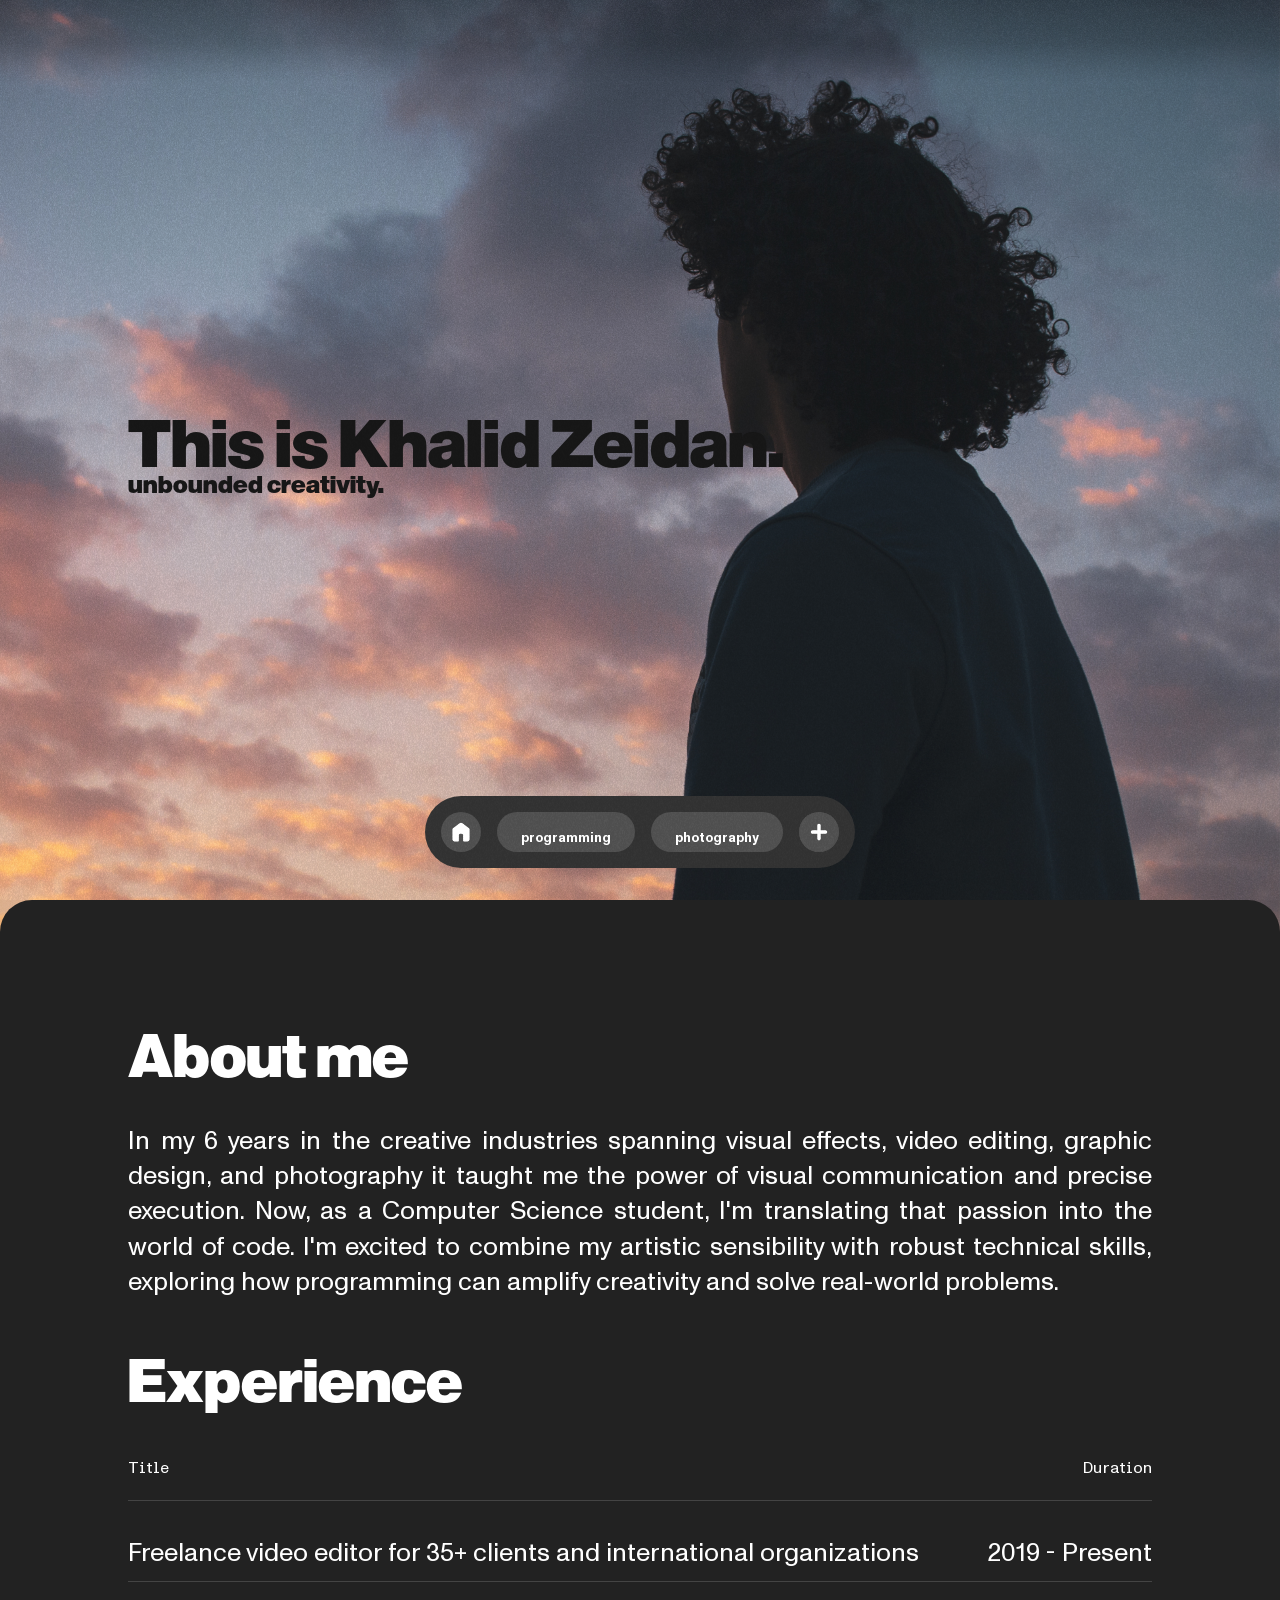
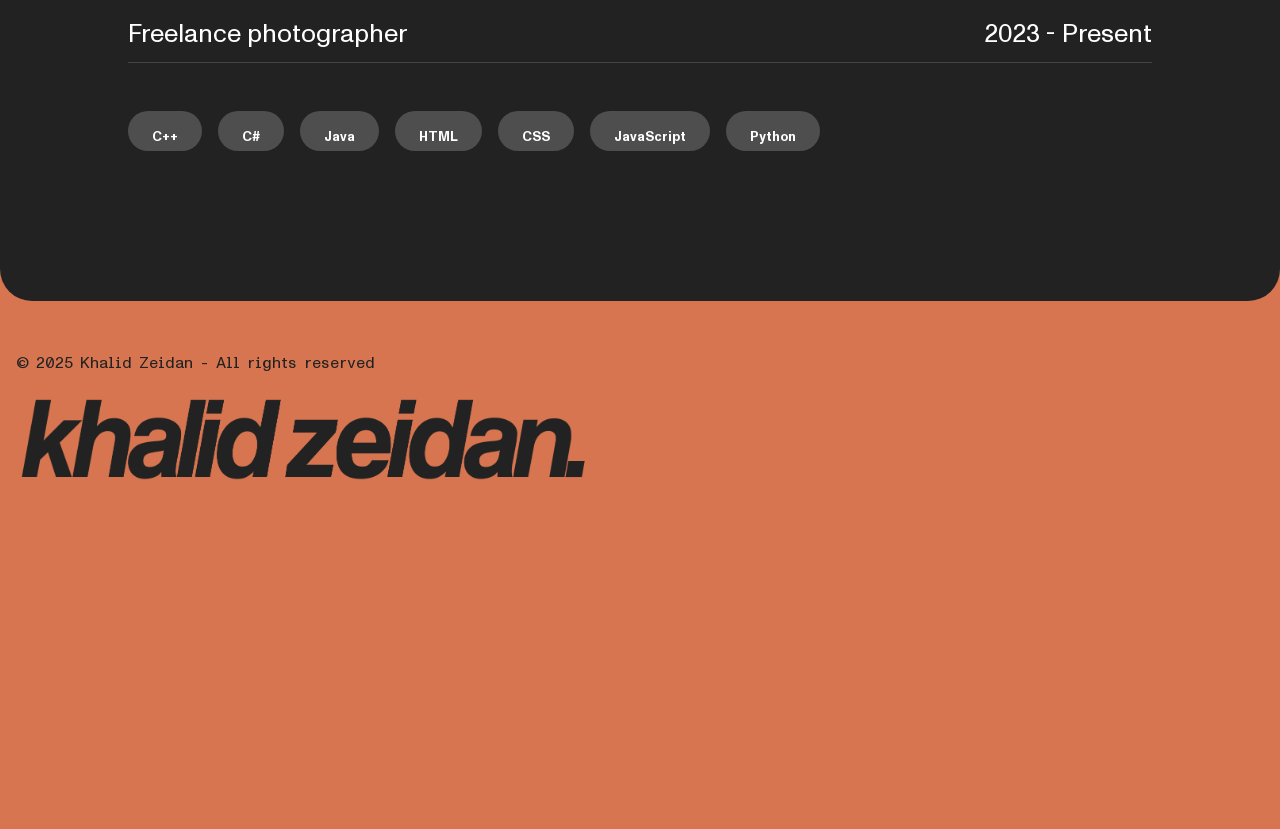
==== index.html @ 65cd4bc0 "added icon" ====
<!DOCTYPE html>
<html>
<head>
    <meta charset="UTF-8" />
    <title>Khalid Zeidan</title>
    <link rel="icon" type="image/png" href="images/icon.png">
    <link rel="stylesheet" href="root.css">
    <link rel="stylesheet" href="fonts.css">
    <link rel="stylesheet" href="Home.css">
    <script src="navBar.js"></script>
</head>

<body>
<img src="images/noise-overlay.png" alt="noise overlay" class="Noise">

<div class="MainFront">
    <img src="images/gradient.png" alt="gradient" draggable="false" class="HeaderGradient">
    <img src="images/Home-Hero.jpg" alt="image of khalid zeidan" class="FrontBackGround">

    <div class="FrontTextBox">
        <h1 class="Front">This is Khalid Zeidan.</h1>
        <h2 class="Front">unbounded creativity.</h2>
    </div>

    <nav class="NavBarContainer">
        <div class="NavGrid">
            <a href="/index.html" class="NavIconCont">
                <img src="images/home-icon.svg" alt="home-icon" class="NavHome">
            </a>

            <a href="/programming-projects.html">
                <button class="NavButton"><h2 class="NavText">programming</h2></button>
            </a>

            <a href="/photography.html">
                <button class="NavButton"><h2 class="NavText">photography</h2></button>
            </a>
            
            <button class="NavIconCont" id="navToggleButton">
                <svg xmlns="http://www.w3.org/2000/svg" height="24px" viewBox="0 -960 960 960" width="24px" fill="#FFFFFF" class="NavMore"><path d="M412-412H222q-29 0-48.5-20.2T154-480q0-29 19.5-48.5T222-548h190v-191q0-27.6 20.2-47.8Q452.4-807 480-807q27.6 0 47.8 20.2Q548-766.6 548-739v191h190q29 0 48.5 19.5t19.5 48q0 28.5-19.5 48.5T738-412H548v190q0 27.6-20.2 47.8Q507.6-154 480-154q-27.6 0-47.8-20.2Q412-194.4 412-222v-190Z"/></svg>
            </button>

            <div id="MenuLinks" class="menu-closed">
                <button class="" onclick=" window.open('https://www.linkedin.com/in/khalid-zeidan/','_blank')"><h2 class="HeaderText">Linkedin</h2>
                </button>

                <button class="" onclick=" window.open('https://github.com/khalid-zeidan','_blank')"><h2 class="HeaderText">Github</h2>
                </button>

                <a class="Header Email" href="mailto:khalidyahia.work@gmail.com"><button class="">
                    <h2 class="HeaderText">Email</h2>
                </button></a>
            </div>
        </div>
    </nav>
</div>

<main class="MainBody">
    <hgroup class="MainTextBox">
        <h1 class="MainBodyText">About me</h1>
        <h2 class="MainBodyText">In my 6 years in the creative industries spanning visual effects, video editing, graphic design, and photography it taught me the power of visual communication and precise execution. Now, as a Computer Science student, I'm translating that passion into the world of code. I'm excited to combine my artistic sensibility with robust technical skills, exploring how programming can amplify creativity and solve real-world problems.</h2>
    </hgroup>

    <div class="ExperienceContainer">
        
        <label for="Experience"><h1 class="MainBodyText">Experience</h1></label>
        <ul>
            <div class="ExperienceGrid">
                <div><h2 class="MainBodyText GridInfo">Title</h2></div>
                <div class="ExperienceGrid Experience"><h2 class="MainBodyText GridInfo">Duration</h2></div>
            </div>

            <hr>
            <!--video editor-->
            <div class="ExperienceGrid">
                <div><h2 class="MainBodyText Experience">Freelance video editor for 35+ clients and international organizations</h2></div>
                <div class="ExperienceGrid Experience"><h2 class="MainBodyText Experience">2019 - Present</h2></div>
            </div>

            <hr>
            <!--photographer-->
            <div class="ExperienceGrid">
                <div><h2 class="MainBodyText Experience">Freelance photographer</h2></div>
                <div class="ExperienceGrid Experience"><h2 class="MainBodyText Experience">2023 - Present</h2></div>
            </div>

            <hr>

        </ul>

        <section class="LanguagesGrid">
            <div class="LanguageCont"><h2 class="LanguageText">C++</h2></div>
            <div class="LanguageCont"><h2 class="LanguageText">C#</h2></div>
            <div class="LanguageCont"><h2 class="LanguageText">Java</h2></div>
            <div class="LanguageCont"><h2 class="LanguageText">HTML</h2></div>
            <div class="LanguageCont"><h2 class="LanguageText">CSS</h2></div>
            <div class="LanguageCont"><h2 class="LanguageText">JavaScript</h2></div>
            <div class="LanguageCont"><h2 class="LanguageText">Python</h2></div>
        </section>
    </div>


</main>

<footer class="Footer">
    <p class="Footer">&copy; 2025 Khalid Zeidan - All rights reserved</p>
    <img src="images/khalid-zeidan.png" alt="khalid zeidan text" class="footerIMG">
</footer>

</body>
</html>
---- root.css ----
/* --- Root Variables --- */
:root {
    --font-primary: "Europa Grotesk", sans-serif;
    --font-secondary: "Monument Grotesk", sans-serif;
    --font-mono: "Monument Grotesk Mono", monospace;

    --color-text-dark: #161616;
    --color-text-light: #ffffff;
    --color-bg-light-gray: #767676;
    --color-bg-dark-gray: #222222;
    --color-bg-button: #4e4e4e;
    --color-bg-button-hover: #2f2f2f;
    --color-bg-footer: #d77550;
    --color-bg-nav: #313131;
}

/* --- Base & Typography --- */
body {
    background-color: var(--color-bg-light-gray);
    margin: 0;
    max-width: 100%;
    font-family: var(--font-primary);
    font-style: italic;
    font-weight: 200;
    color: var(--color-text-dark);
}

h1, h2, h3, h4, p {
    margin: 0;
    font-style: italic;
    font-weight: 200;
}

ul {
    padding-left: 0;
    list-style: none;
}

button {
    border: none;
    text-decoration: none;
    text-align: center;
    display: inline-block;
    transition: background-color 0.4s;
    cursor: pointer;
    background-color: var(--color-bg-button);
    border-radius: 2rem;
    overflow: hidden;
    padding: 0;
}

button:hover {
    background-color: var(--color-bg-button-hover);
}

/* --- Noise Overlay --- */
.Noise {
    position: fixed;
    inset: 0;
    mix-blend-mode: color-dodge;
    opacity: 0.65;
    height: 100vh;
    width: 100%;
    animation: shake 0.5s steps(3) infinite;
    pointer-events: none;
    z-index: 1000;
}

@keyframes shake {
    0% { transform: translate(200px, 200px) scale(1.7); }
    50% { transform: translate(-100px, 200px) scale(1.7); }
    100% { transform: translate(100px, -200px) scale(1.7); }
}

/* --- Hero Section --- */
.MainFront {
    min-height: 100vh;
    display: flex;
    align-items: center;
    position: relative;
    overflow: hidden;
}

.FrontTextBox {
    position: fixed; /* Makes the element fixed relative to the viewport */
    top: 50%; /* Position it 50% down from the top of the viewport */
    transform: translateY(-50%); /* Shift it up by half its own height to truly center it vertically */
    
    /* Original styles */
    margin-left: 10%;
    width: 80%;
    
    /* Ensure it stays above the gradient/background if they have lower z-index */
    z-index: -10; 
}

.FrontBackGround {
    position: fixed;
    inset: 0;
    width: 100%;
    height: 130vh;
    object-fit: cover;
    z-index: -100;
}

.FrontTextBox .Front {
    font-style: italic;
    font-weight: 200;
    font-size: 5.5vw;
    margin-bottom: -1vw;
}

.FrontTextBox h2.Front {
    font-size: 2vw;
}

/* --- Header --- */
.HeaderGrid {
    position: fixed;
    top: 2em;
    left: 2em;
    right: 2em;
    display: flex;
    gap: 1em;
    z-index: 999;
}

.Header.Email {
    margin-left: auto;
}

.HeaderText {
    font-family: var(--font-secondary);
    font-weight: bold;
    font-style: normal;
    color: var(--color-text-light);
    font-size: small;
    margin: 0;
    padding: 0 1.5rem;
    line-height: 2.5rem;
}

.HeaderGradient {
    position: fixed;
    top: -7%;
    width: 100%;
    opacity: 0.45;
    pointer-events: none;

    transform-origin: top; 
    transform: scale(1, 0.2);
    -webkit-user-drag: none;
    z-index: 999;
}

/* --- Navigation --- */
.NavBarContainer {
    position: fixed;
    bottom: 2rem;
    left: 50%;
    transform: translateX(-50%);
    z-index: 999;
}

.NavGrid {
    display: flex;
    gap: 1em;
    background-color: var(--color-bg-nav);
    padding: 1rem;
    border-radius: 5rem;
}

.NavText {
    font-family: var(--font-secondary);
    font-weight: bold;
    font-style: normal;
    color: var(--color-text-light);
    font-size: small;
    margin: 0;
    padding: 0 1.5rem;
    line-height: 2.5rem;
}

.NavIconCont{
    display: flex;
}

.NavHome{
    transition: background-color 0.4s;
    cursor: pointer;
    background-color: var(--color-bg-button);
    border-radius: 2em;
    padding: 0.5rem;
}

.NavHome:hover{
    background-color: var(--color-bg-button-hover);
}

.NavMore{
    transition: 0.4s;
    cursor: pointer;
    background-color: var(--color-bg-button);
    border-radius: 2em;
    padding: 0.5rem;
}

.NavMore:hover{
    background-color: var(--color-bg-button-hover);
}

.NavMore.rotated{
    transform: rotate(45deg);
    background-color: var(--color-bg-light-gray);
}

#MenuLinks{
    margin-left: -1em;
    display: flex;
    gap: 1em;
    max-width: 0;
    opacity: 0;
    overflow: hidden;

    transition: 0.3s ease-out;
}

#MenuLinks.openMenu {
    transition: 0.3s ease-in;
    
    margin-left: 0em;
    max-width: 500px; 
    opacity: 1;
}

/* --- Main Content Body --- */
.MainBody {
    background-color: var(--color-bg-dark-gray);
    color: var(--color-text-light);
    border-radius: 2rem;
    padding: 10% 10% 6.5%;
    position: relative;
    z-index: 1;
}

.MainBodyText {
    color: var(--color-text-light);
}

.MainTextBox {
    margin-bottom: 6.5%;
}

.MainTextBox h1 {
    font-size: 4rem;
    margin-bottom: 1rem;
}

.MainTextBox h2 {
    font-family: var(--font-secondary);
    font-size: 2vw;
    font-weight: normal;
    font-style: normal;
    line-height: 2.75vw;
    text-align: justify;
}

/* --- Footer --- */
.Footer {
    position: relative;
    background-color: var(--color-bg-footer);
    margin-top: -2em;
    width: 100%;
    height: 35em;
    z-index: -10;
    overflow: hidden;
}

p.Footer {
    margin-top: 4em;
    margin-left: 1em;
    height: auto;
    font-family: var(--font-mono);
    font-weight: normal;
    font-style: normal;
    color: var(--color-bg-dark-gray);
}

.footerIMG {
    width: 45%;
    margin-top: 1em;
    margin-left: 1em;
}
---- fonts.css ----
<<<<<<< HEAD
/*
  This file contains all the @font-face declarations for the website.
  It should be loaded before the main style.css file.
*/

@font-face {
  font-family: "Europa Grotesk";
  src: url(fonts/Europa-Grotesk-Medium-Italic.otf) format("opentype");
  font-style: italic;
  font-weight: 200;
}

@font-face {
  font-family: "Europa Grotesk";
  src: url(fonts/Europa-Grotesk-Bold.otf) format("opentype");
  font-style: oblique;
  font-weight: 300;
}

@font-face {
  font-family: 'Monument Grotesk';
  src: url('fonts/MonumentGrotesk/MonumentGrotesk-Regular.eot');
  src: local('Monument Grotesk Regular'), local('MonumentGrotesk-Regular'),
    url('fonts/MonumentGrotesk/MonumentGrotesk-Regular.eot?#iefix') format('embedded-opentype'),
    url('fonts/MonumentGrotesk/MonumentGrotesk-Regular.woff2') format('woff2'),
    url('fonts/MonumentGrotesk/MonumentGrotesk-Regular.woff') format('woff'),
    url('fonts/MonumentGrotesk/MonumentGrotesk-Regular.ttf') format('truetype');
  font-weight: normal;
  font-style: normal;
}

@font-face {
  font-family: 'Monument Grotesk';
  src: url('fonts/MonumentGrotesk/MonumentGrotesk-Italic.eot');
  src: local('Monument Grotesk Italic'), local('MonumentGrotesk-Italic'),
    url('fonts/MonumentGrotesk/MonumentGrotesk-Italic.eot?#iefix') format('embedded-opentype'),
    url('fonts/MonumentGrotesk/fonts/MonumentGrotesk/MonumentGrotesk-Italic.woff2') format('woff2'),
    url('fonts/MonumentGrotesk/MonumentGrotesk-Italic.woff') format('woff'),
    url('fonts/MonumentGrotesk/MonumentGrotesk-Italic.ttf') format('truetype');
  font-weight: normal;
  font-style: italic;
}

@font-face {
  font-family: 'Monument Grotesk';
  src: url('fonts/MonumentGrotesk/MonumentGrotesk-Medium.eot');
  src: local('Monument Grotesk Medium'), local('MonumentGrotesk-Medium'),
    url('fonts/MonumentGrotesk/MonumentGrotesk-Medium.eot?#iefix') format('embedded-opentype'),
    url('fonts/MonumentGrotesk/MonumentGrotesk-Medium.woff2') format('woff2'),
    url('fonts/MonumentGrotesk/MonumentGrotesk-Medium.woff') format('woff'),
    url('fonts/MonumentGrotesk/MonumentGrotesk-Medium.ttf') format('truetype');
  font-weight: 500;
  font-style: normal;
}

@font-face {
  font-family: 'Monument Grotesk';
  src: url('fonts/MonumentGrotesk/MonumentGrotesk-MediumItalic.eot');
  src: local('Monument Grotesk Medium Italic'), local('MonumentGrotesk-MediumItalic'),
    url('fonts/MonumentGrotesk/MonumentGrotesk-MediumItalic.eot?#iefix') format('embedded-opentype'),
    url('fonts/MonumentGrotesk/MonumentGrotesk-MediumItalic.woff2') format('woff2'),
    url('fonts/MonumentGrotesk/MonumentGrotesk-MediumItalic.woff') format('woff'),
    url('fonts/MonumentGrotesk/MonumentGrotesk-MediumItalic.ttf') format('truetype');
  font-weight: 500;
  font-style: italic;
}

@font-face {
  font-family: 'Monument Grotesk';
  src: url('fonts/MonumentGrotesk/MonumentGrotesk-Bold.eot');
  src: local('Monument Grotesk Bold'), local('MonumentGrotesk-Bold'),
    url('fonts/MonumentGrotesk/MonumentGrotesk-Bold.eot?#iefix') format('embedded-opentype'),
    url('fonts/MonumentGrotesk/MonumentGrotesk-Bold.woff2') format('woff2'),
    url('fonts/MonumentGrotesk/MonumentGrotesk-Bold.woff') format('woff'),
    url('fonts/MonumentGrotesk/MonumentGrotesk-Bold.ttf') format('truetype');
  font-weight: bold;
  font-style: normal;
}

@font-face {
  font-family: 'Monument Grotesk';
  src: url('fonts/MonumentGrotesk/MonumentGrotesk-BoldItalic.eot');
  src: local('Monument Grotesk Bold Italic'), local('MonumentGrotesk-BoldItalic'),
    url('fonts/MonumentGrotesk/MonumentGrotesk-BoldItalic.eot?#iefix') format('embedded-opentype'),
    url('fonts/MonumentGrotesk/MonumentGrotesk-BoldItalic.woff2') format('woff2'),
    url('fonts/MonumentGrotesk/MonumentGrotesk-BoldItalic.woff') format('woff'),
    url('fonts/MonumentGrotesk/MonumentGrotesk-BoldItalic.ttf') format('truetype');
  font-weight: bold;
  font-style: italic;
}

@font-face {
  font-family: 'Monument Grotesk Mono';
  src: url('fonts/MonumentGrotesk/MonumentGrotesk-Mono.eot');
  src: local('Monument Grotesk Mono'), local('MonumentGrotesk-Mono'),
    url('fonts/MonumentGrotesk/MonumentGrotesk-Mono.eot?#iefix') format('embedded-opentype'),
    url('fonts/MonumentGrotesk/MonumentGrotesk-Mono.woff2') format('woff2'),
    url('fonts/MonumentGrotesk/MonumentGrotesk-Mono.woff') format('woff'),
    url('fonts/MonumentGrotesk/MonumentGrotesk-Mono.ttf') format('truetype');
  font-weight: normal;
  font-style: normal;
}

@font-face {
  font-family: 'Monument Grotesk Semi-Mono';
  src: url('fonts/MonumentGrotesk/MonumentGrotesk-Semi-Mono.eot');
  src: local('Monument Grotesk Semi-Mono'), local('MonumentGrotesk-Semi-Mono'),
    url('fonts/MonumentGrotesk/MonumentGrotesk-Semi-Mono.eot?#iefix') format('embedded-opentype'),
    url('fonts/MonumentGrotesk/MonumentGrotesk-Semi-Mono.woff2') format('woff2'),
    url('fonts/MonumentGrotesk/MonumentGrotesk-Semi-Mono.woff') format('woff'),
    url('fonts/MonumentGrotesk/MonumentGrotesk-Semi-Mono.ttf') format('truetype');
  font-weight: 600;
  font-style: normal;
}
=======
@font-face {
    font-family: "Europa Grotesk";
/*    src: url(fonts/Europa-Grotesk-Bold.otf) format("opentype");
    src: url(fonts/Europa-Grotesk-Medium.ttf) format("truetype"), */
    src: url(fonts/Europa-Grotesk-Medium-Italic.otf) format("opentype");
    font-style: italic;
    font-weight: 200;
}

@font-face {
    font-family: "Europa Grotesk";
    src: url(fonts/Europa-Grotesk-Bold.otf) format("opentype");

    font-style: oblique;
    font-weight: 300;
}

@font-face {
    font-family: 'Monument Grotesk';
    src: url('fonts/MonumentGrotesk/MonumentGrotesk-Bold.eot');
    src: local('Monument Grotesk Bold'), local('MonumentGrotesk-Bold'),
        url('fonts/MonumentGrotesk/MonumentGrotesk-Bold.eot?#iefix') format('embedded-opentype'),
        url('fonts/MonumentGrotesk/MonumentGrotesk-Bold.woff2') format('woff2'),
        url('fonts/MonumentGrotesk/MonumentGrotesk-Bold.woff') format('woff'),
        url('fonts/MonumentGrotesk/MonumentGrotesk-Bold.ttf') format('truetype');
    font-weight: bold;
    font-style: normal;
}

@font-face {
    font-family: 'Monument Grotesk';
    src: url('fonts/MonumentGrotesk/MonumentGrotesk-Italic.eot');
    src: local('Monument Grotesk Italic'), local('MonumentGrotesk-Italic'),
        url('fonts/MonumentGrotesk/MonumentGrotesk-Italic.eot?#iefix') format('embedded-opentype'),
        url('fonts/MonumentGrotesk/fonts/MonumentGrotesk/MonumentGrotesk-Italic.woff2') format('woff2'),
        url('fonts/MonumentGrotesk/MonumentGrotesk-Italic.woff') format('woff'),
        url('fonts/MonumentGrotesk/MonumentGrotesk-Italic.ttf') format('truetype');
    font-weight: normal;
    font-style: italic;
}

@font-face {
    font-family: 'Monument Grotesk';
    src: url('fonts/MonumentGrotesk/MonumentGrotesk-Medium.eot');
    src: local('Monument Grotesk Medium'), local('MonumentGrotesk-Medium'),
        url('fonts/MonumentGrotesk/MonumentGrotesk-Medium.eot?#iefix') format('embedded-opentype'),
        url('fonts/MonumentGrotesk/MonumentGrotesk-Medium.woff2') format('woff2'),
        url('fonts/MonumentGrotesk/MonumentGrotesk-Medium.woff') format('woff'),
        url('fonts/MonumentGrotesk/MonumentGrotesk-Medium.ttf') format('truetype');
    font-weight: 500;
    font-style: normal;
}

@font-face {
    font-family: 'Monument Grotesk Semi-Mono';
    src: url('fonts/MonumentGrotesk/MonumentGrotesk-Semi-Mono.eot');
    src: local('Monument Grotesk Semi-Mono'), local('MonumentGrotesk-Semi-Mono'),
        url('fonts/MonumentGrotesk/MonumentGrotesk-Semi-Mono.eot?#iefix') format('embedded-opentype'),
        url('fonts/MonumentGrotesk/MonumentGrotesk-Semi-Mono.woff2') format('woff2'),
        url('fonts/MonumentGrotesk/MonumentGrotesk-Semi-Mono.woff') format('woff'),
        url('fonts/MonumentGrotesk/MonumentGrotesk-Semi-Mono.ttf') format('truetype');
    font-weight: 600;
    font-style: normal;
}

@font-face {
    font-family: 'Monument Grotesk';
    src: url('fonts/MonumentGrotesk/MonumentGrotesk-Regular.eot');
    src: local('Monument Grotesk Regular'), local('MonumentGrotesk-Regular'),
        url('fonts/MonumentGrotesk/MonumentGrotesk-Regular.eot?#iefix') format('embedded-opentype'),
        url('fonts/MonumentGrotesk/MonumentGrotesk-Regular.woff2') format('woff2'),
        url('fonts/MonumentGrotesk/MonumentGrotesk-Regular.woff') format('woff'),
        url('fonts/MonumentGrotesk/MonumentGrotesk-Regular.ttf') format('truetype');
    font-weight: normal;
    font-style: normal;
}

@font-face {
    font-family: 'Monument Grotesk Mono';
    src: url('fonts/MonumentGrotesk/MonumentGrotesk-Mono.eot');
    src: local('Monument Grotesk Mono'), local('MonumentGrotesk-Mono'),
        url('fonts/MonumentGrotesk/MonumentGrotesk-Mono.eot?#iefix') format('embedded-opentype'),
        url('fonts/MonumentGrotesk/MonumentGrotesk-Mono.woff2') format('woff2'),
        url('fonts/MonumentGrotesk/MonumentGrotesk-Mono.woff') format('woff'),
        url('fonts/MonumentGrotesk/MonumentGrotesk-Mono.ttf') format('truetype');
    font-weight: normal;
    font-style: normal;
}

@font-face {
    font-family: 'Monument Grotesk';
    src: url('fonts/MonumentGrotesk/MonumentGrotesk-BoldItalic.eot');
    src: local('Monument Grotesk Bold Italic'), local('MonumentGrotesk-BoldItalic'),
        url('fonts/MonumentGrotesk/MonumentGrotesk-BoldItalic.eot?#iefix') format('embedded-opentype'),
        url('fonts/MonumentGrotesk/MonumentGrotesk-BoldItalic.woff2') format('woff2'),
        url('fonts/MonumentGrotesk/MonumentGrotesk-BoldItalic.woff') format('woff'),
        url('fonts/MonumentGrotesk/MonumentGrotesk-BoldItalic.ttf') format('truetype');
    font-weight: bold;
    font-style: italic;
}

@font-face {
    font-family: 'Monument Grotesk';
    src: url('fonts/MonumentGrotesk/MonumentGrotesk-MediumItalic.eot');
    src: local('Monument Grotesk Medium Italic'), local('MonumentGrotesk-MediumItalic'),
        url('fonts/MonumentGrotesk/MonumentGrotesk-MediumItalic.eot?#iefix') format('embedded-opentype'),
        url('fonts/MonumentGrotesk/MonumentGrotesk-MediumItalic.woff2') format('woff2'),
        url('fonts/MonumentGrotesk/MonumentGrotesk-MediumItalic.woff') format('woff'),
        url('fonts/MonumentGrotesk/MonumentGrotesk-MediumItalic.ttf') format('truetype');
    font-weight: 500;
    font-style: italic;
}
>>>>>>> 1bbfe44646b53989601af429395edfb157d8f1a1
---- Home.css ----
/* Experience Section */
.ExperienceContainer {
    margin-bottom: 6.5%;
}

.ExperienceContainer h1 {
    font-size: 4rem;
    margin-bottom: 1.5rem;
}

.ExperienceGrid {
    display: flex;
    justify-content: space-between;
    gap: 1rem;
    align-items: center;
}

.ExperienceContainer hr {
    border: 0;
    border-top: 1px solid #444;
    margin: 1.5rem 0;
}

.ExperienceGrid h2.Experience {
    font-family: var(--font-secondary);
    font-weight: normal;
    font-style: normal;
    font-size: 2vw;
    line-height: 2rem;
}

.GridInfo {
    font-family: var(--font-mono);
    font-weight: lighter;
    font-style: normal;
    font-size: 1rem;
    line-height: 2rem;
}

/* Languages Section */
.LanguagesGrid {
    display: flex;
    flex-wrap: wrap;
    gap: 1em;
    margin-top: 3rem;
}

.LanguageCont {
    background-color: var(--color-bg-button);
    border-radius: 2rem;
}

.LanguageText {
    font-family: var(--font-secondary);
    font-weight: bold;
    font-style: normal;
    color: var(--color-text-light);
    font-size: small;
    margin: 0;
    padding: 0 1.5rem;
    line-height: 2.5rem;
}
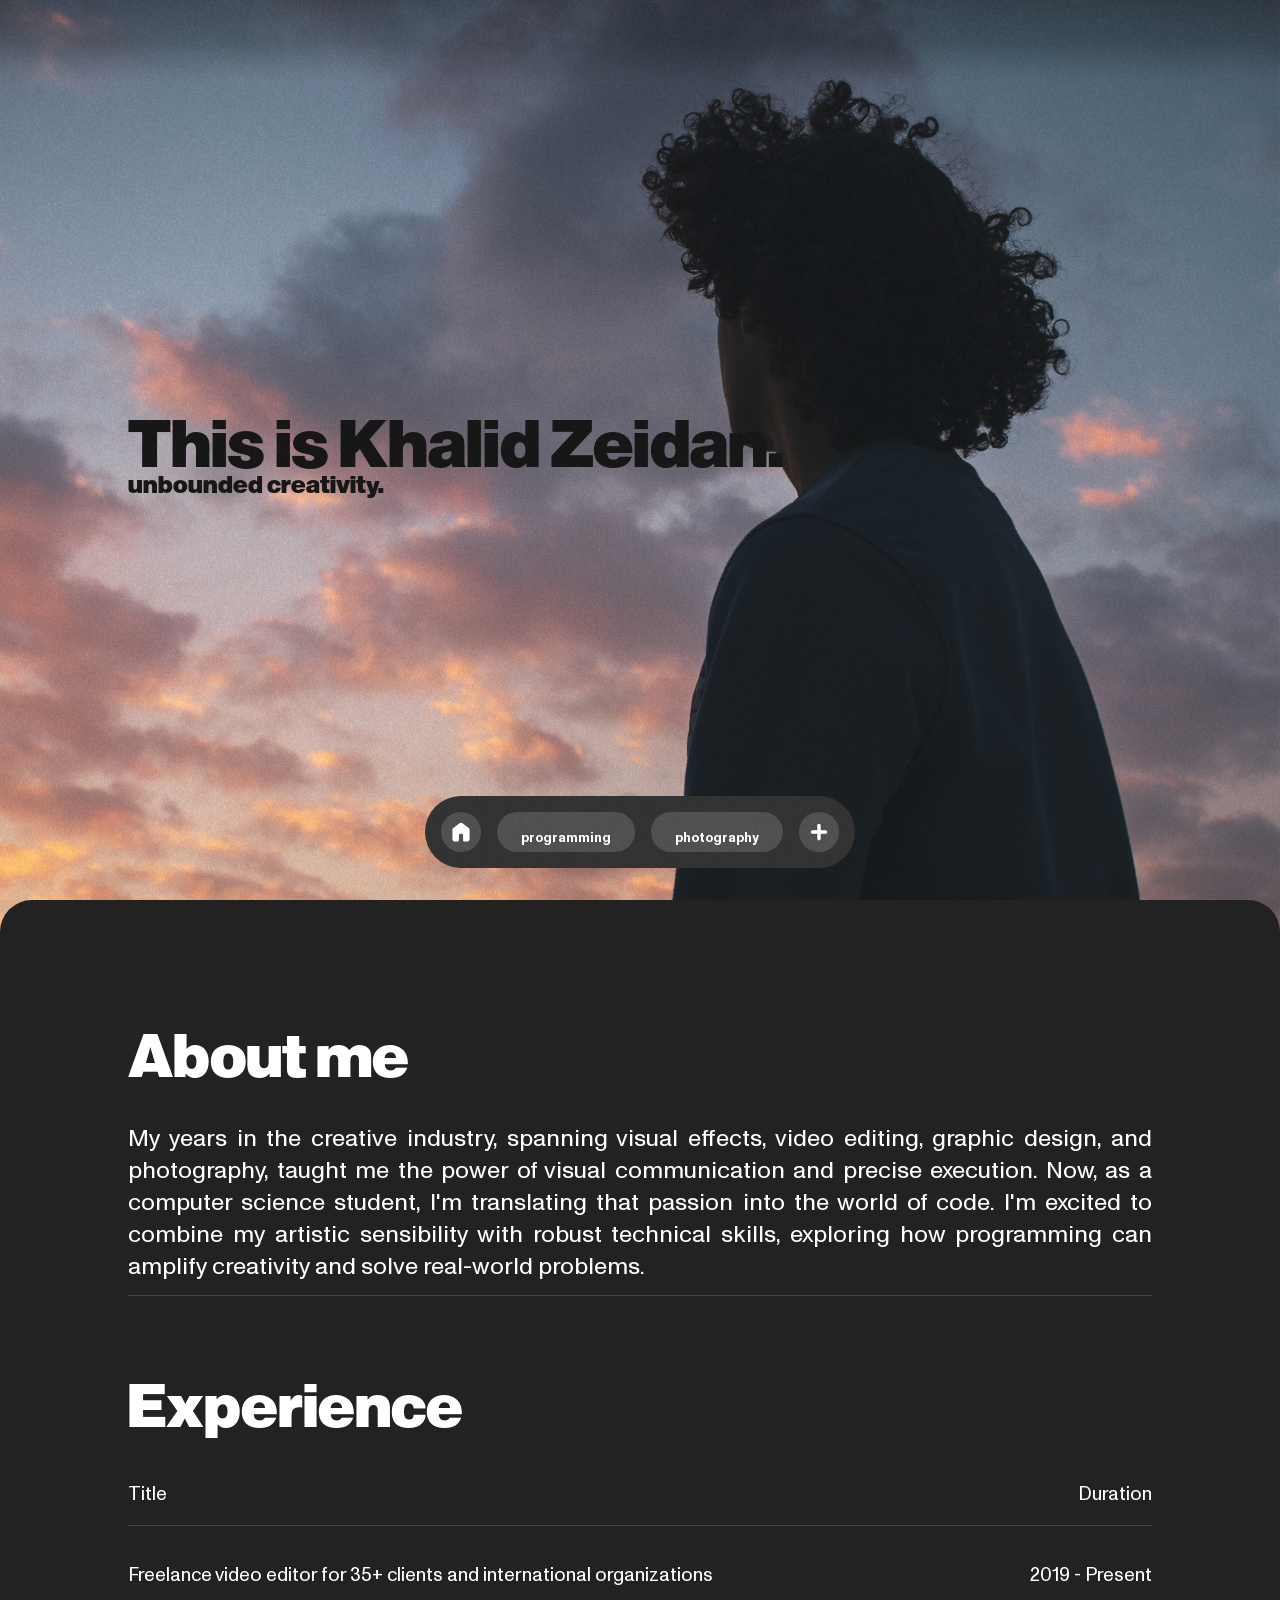
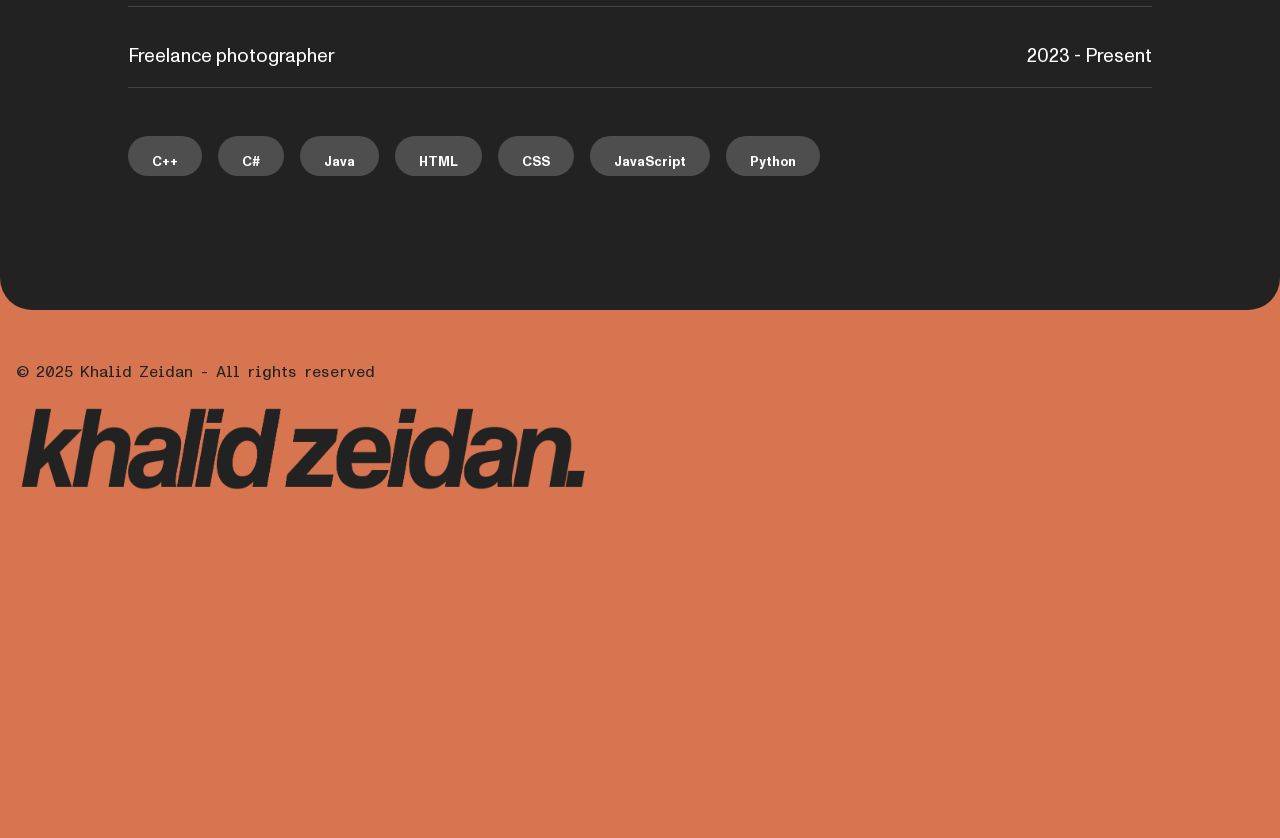
==== commit 7e0f093d: "adjusted text and nav bar animation" ====
--- a/index.html
+++ b/index.html
@@ -22,7 +22,7 @@
         <h2 class="Front">unbounded creativity.</h2>
     </div>
 
-    <nav class="NavBarContainer">
+    <!-- <nav class="NavBarContainer">
         <div class="NavGrid">
             <a href="/index.html" class="NavIconCont">
                 <img src="images/home-icon.svg" alt="home-icon" class="NavHome">
@@ -52,14 +52,19 @@
                 </button></a>
             </div>
         </div>
-    </nav>
+    </nav> -->
+
+    <div id="navPlaceHolder"></div>
 </div>
 
 <main class="MainBody">
     <hgroup class="MainTextBox">
         <h1 class="MainBodyText">About me</h1>
-        <h2 class="MainBodyText">In my 6 years in the creative industries spanning visual effects, video editing, graphic design, and photography it taught me the power of visual communication and precise execution. Now, as a Computer Science student, I'm translating that passion into the world of code. I'm excited to combine my artistic sensibility with robust technical skills, exploring how programming can amplify creativity and solve real-world problems.</h2>
+        <h2 class="MainBodyText">My years in the creative industry, spanning visual effects, video editing, graphic design, and photography, taught me the power of visual communication and precise execution. Now, as a computer science student, I'm translating that passion into the world of code. I'm excited to combine my artistic sensibility with robust technical skills, exploring how programming can amplify creativity and solve real-world problems.</h2>
+        <hr>
     </hgroup>
+
+
 
     <div class="ExperienceContainer">
         
@@ -98,8 +103,6 @@
             <div class="LanguageCont"><h2 class="LanguageText">Python</h2></div>
         </section>
     </div>
-
-
 </main>
 
 <footer class="Footer">
--- a/root.css
+++ b/root.css
@@ -53,6 +53,12 @@
     background-color: var(--color-bg-button-hover);
 }
 
+hr{
+    border: 0;
+    border-top: 1px solid #444;
+    margin: 1.5rem 0;
+}
+
 /* --- Noise Overlay --- */
 .Noise {
     position: fixed;
@@ -198,7 +204,7 @@
 }
 
 .NavMore{
-    transition: 0.4s;
+    transition: 0.75s;
     cursor: pointer;
     background-color: var(--color-bg-button);
     border-radius: 2em;
@@ -212,6 +218,10 @@
 .NavMore.rotated{
     transform: rotate(45deg);
     background-color: var(--color-bg-light-gray);
+}
+
+.NavMore.rotated:hover{
+    background-color: var(--color-bg-button);
 }
 
 #MenuLinks{
@@ -258,10 +268,10 @@
 
 .MainTextBox h2 {
     font-family: var(--font-secondary);
-    font-size: 2vw;
+    font-size: 1.5rem;
     font-weight: normal;
     font-style: normal;
-    line-height: 2.75vw;
+    line-height: 2rem;
     text-align: justify;
 }
 
--- a/Home.css
+++ b/Home.css
@@ -1,6 +1,10 @@
 /* Experience Section */
+.MainTextBox{
+    margin-bottom: 8%;
+}
+
 .ExperienceContainer {
-    margin-bottom: 6.5%;
+    margin-bottom: 5%;
 }
 
 .ExperienceContainer h1 {
@@ -15,17 +19,11 @@
     align-items: center;
 }
 
-.ExperienceContainer hr {
-    border: 0;
-    border-top: 1px solid #444;
-    margin: 1.5rem 0;
-}
-
-.ExperienceGrid h2.Experience {
+.ExperienceGrid h2 {
     font-family: var(--font-secondary);
     font-weight: normal;
     font-style: normal;
-    font-size: 2vw;
+    font-size: 1.5vw;
     line-height: 2rem;
 }
 
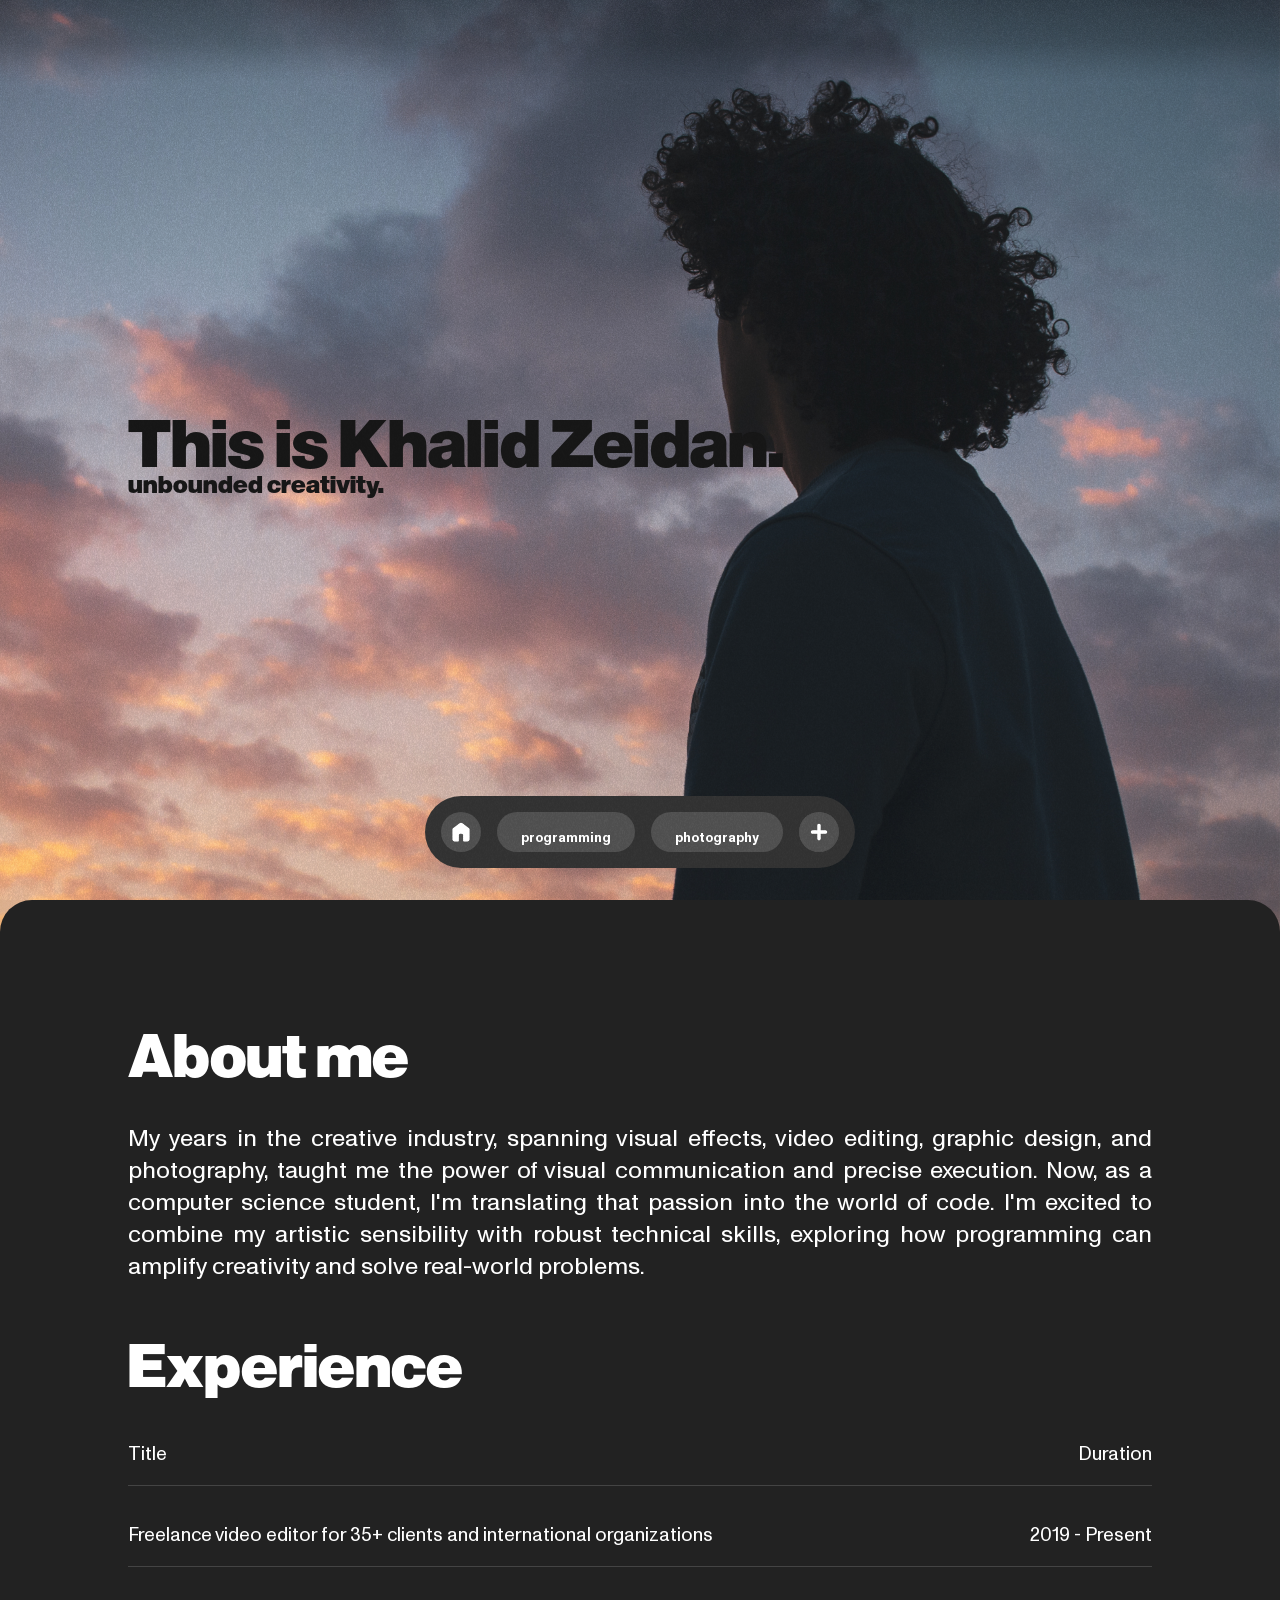
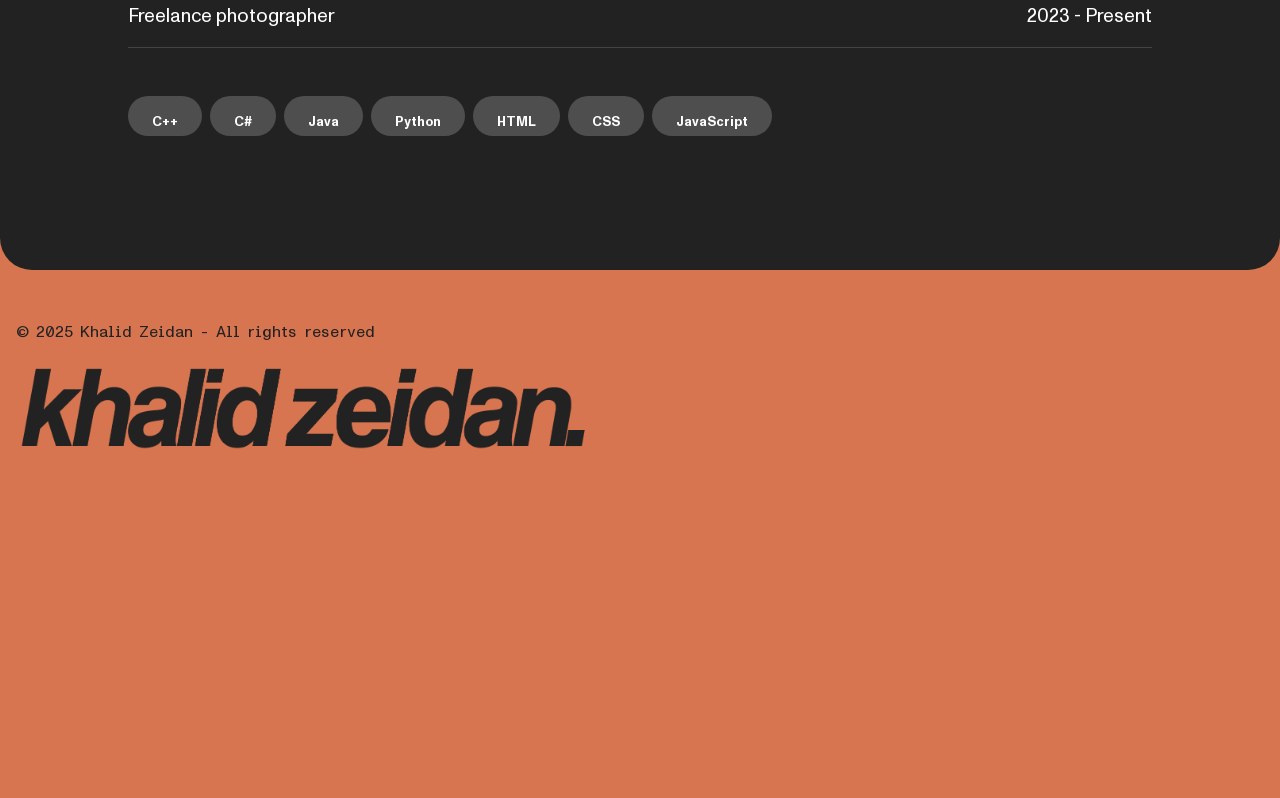
==== commit ec8d6430: "update" ====
--- a/index.html
+++ b/index.html
@@ -61,7 +61,6 @@
     <hgroup class="MainTextBox">
         <h1 class="MainBodyText">About me</h1>
         <h2 class="MainBodyText">My years in the creative industry, spanning visual effects, video editing, graphic design, and photography, taught me the power of visual communication and precise execution. Now, as a computer science student, I'm translating that passion into the world of code. I'm excited to combine my artistic sensibility with robust technical skills, exploring how programming can amplify creativity and solve real-world problems.</h2>
-        <hr>
     </hgroup>
 
 
@@ -97,10 +96,10 @@
             <div class="LanguageCont"><h2 class="LanguageText">C++</h2></div>
             <div class="LanguageCont"><h2 class="LanguageText">C#</h2></div>
             <div class="LanguageCont"><h2 class="LanguageText">Java</h2></div>
+            <div class="LanguageCont"><h2 class="LanguageText">Python</h2></div>
             <div class="LanguageCont"><h2 class="LanguageText">HTML</h2></div>
             <div class="LanguageCont"><h2 class="LanguageText">CSS</h2></div>
             <div class="LanguageCont"><h2 class="LanguageText">JavaScript</h2></div>
-            <div class="LanguageCont"><h2 class="LanguageText">Python</h2></div>
         </section>
     </div>
 </main>
--- a/Home.css
+++ b/Home.css
@@ -1,8 +1,4 @@
 /* Experience Section */
-.MainTextBox{
-    margin-bottom: 8%;
-}
-
 .ExperienceContainer {
     margin-bottom: 5%;
 }
@@ -39,7 +35,7 @@
 .LanguagesGrid {
     display: flex;
     flex-wrap: wrap;
-    gap: 1em;
+    gap: 0.5em;
     margin-top: 3rem;
 }
 
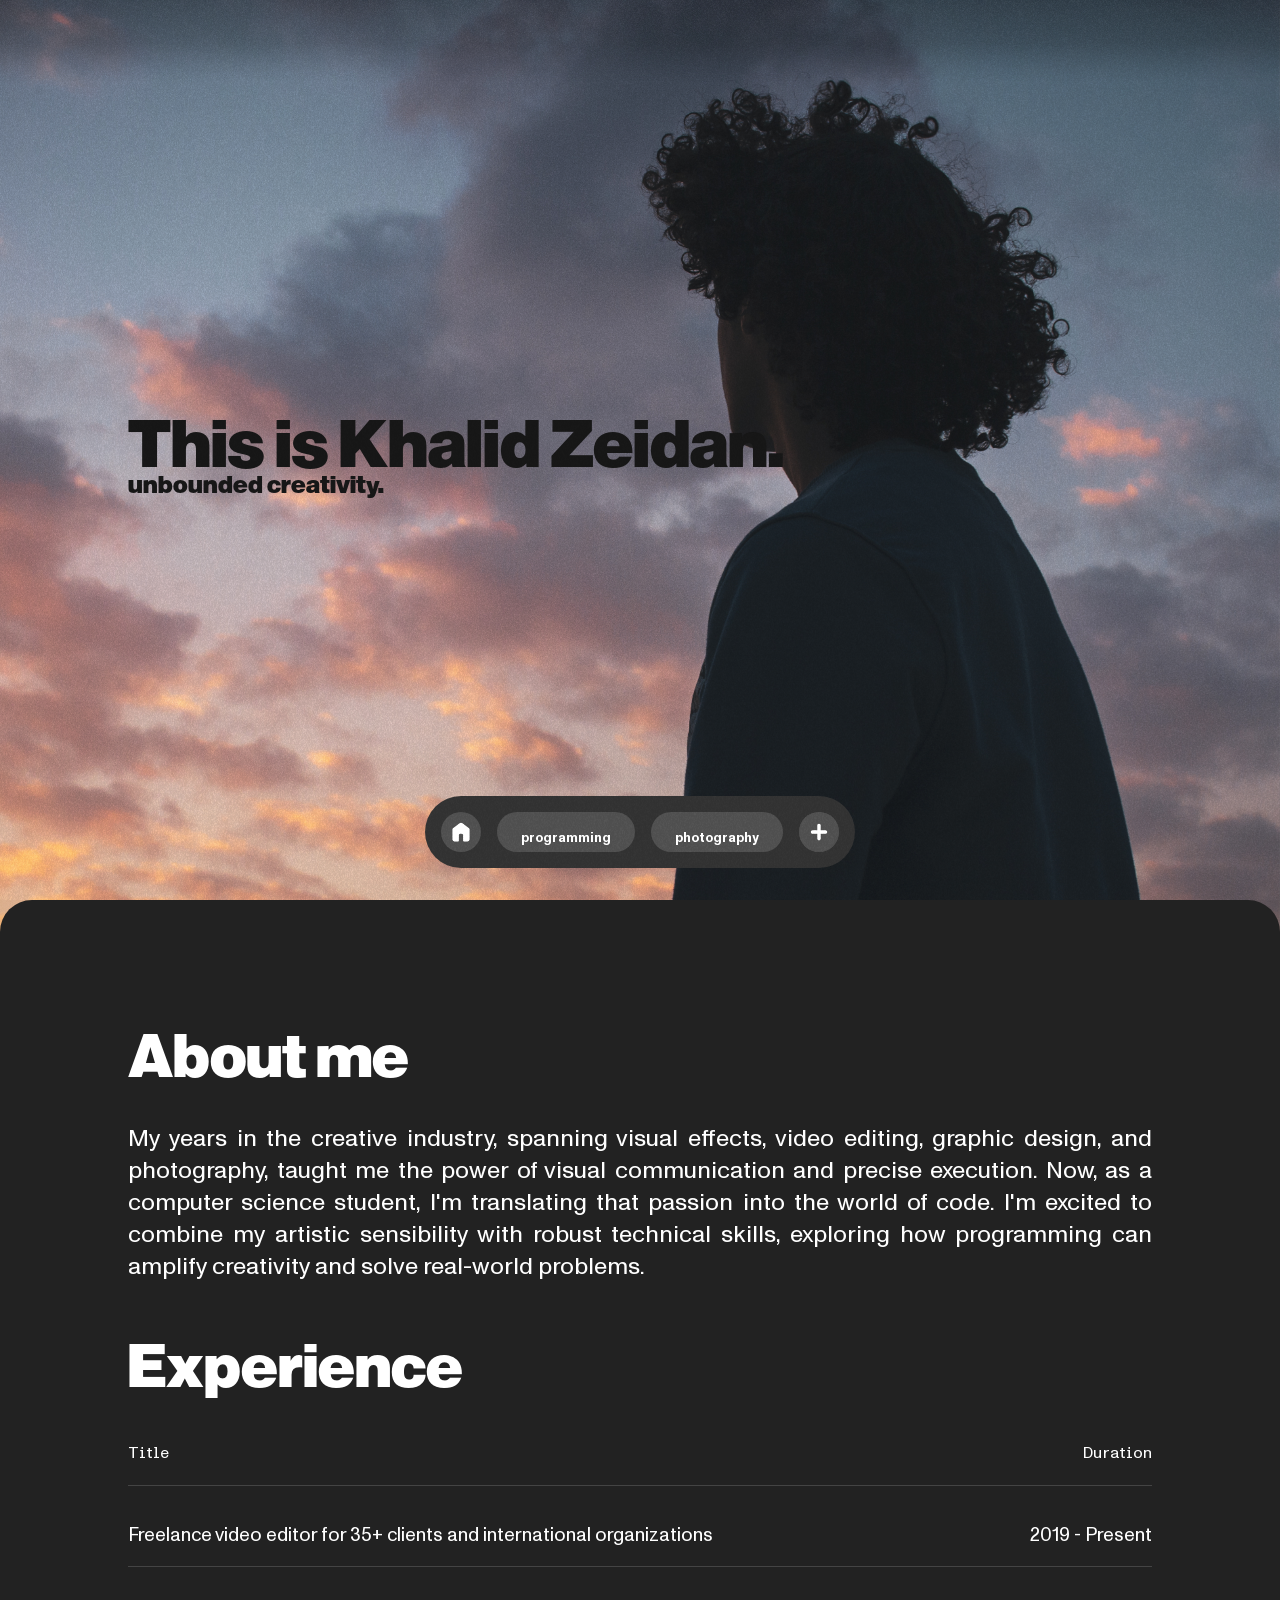
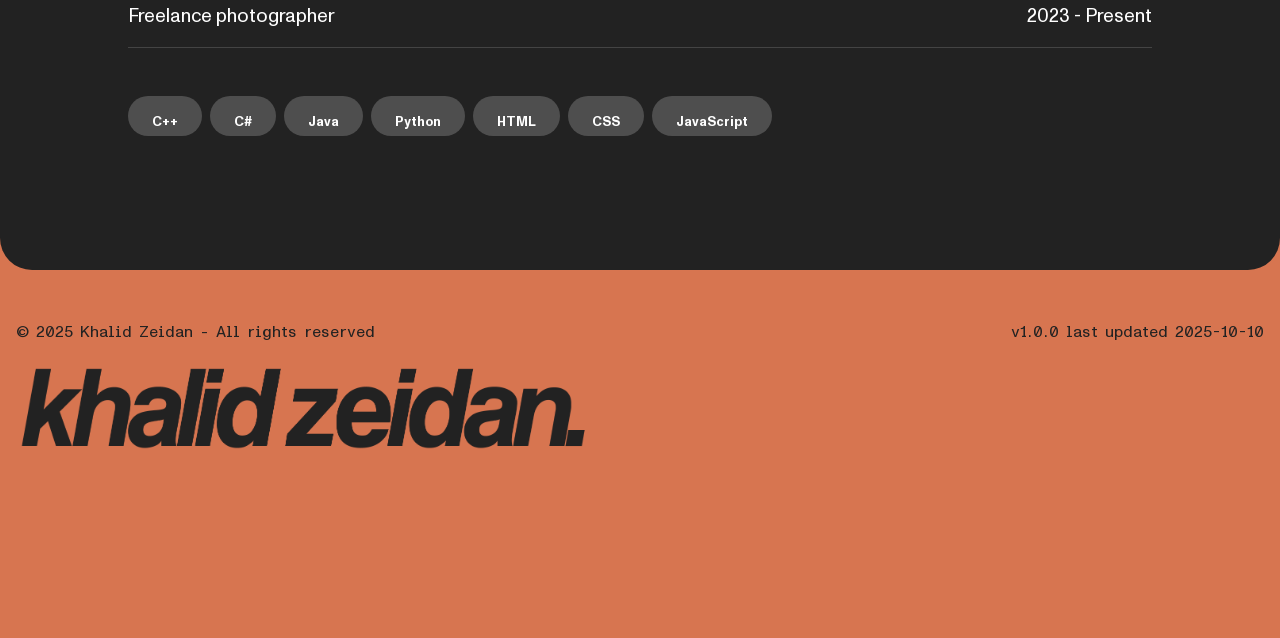
==== commit 901be2ef: "changed footer and made it return from the js script" ====
--- a/index.html
+++ b/index.html
@@ -7,7 +7,7 @@
     <link rel="stylesheet" href="root.css">
     <link rel="stylesheet" href="fonts.css">
     <link rel="stylesheet" href="Home.css">
-    <script src="navBar.js"></script>
+    <script src="main.js"></script>
 </head>
 
 <body>
@@ -21,38 +21,6 @@
         <h1 class="Front">This is Khalid Zeidan.</h1>
         <h2 class="Front">unbounded creativity.</h2>
     </div>
-
-    <!-- <nav class="NavBarContainer">
-        <div class="NavGrid">
-            <a href="/index.html" class="NavIconCont">
-                <img src="images/home-icon.svg" alt="home-icon" class="NavHome">
-            </a>
-
-            <a href="/programming-projects.html">
-                <button class="NavButton"><h2 class="NavText">programming</h2></button>
-            </a>
-
-            <a href="/photography.html">
-                <button class="NavButton"><h2 class="NavText">photography</h2></button>
-            </a>
-            
-            <button class="NavIconCont" id="navToggleButton">
-                <svg xmlns="http://www.w3.org/2000/svg" height="24px" viewBox="0 -960 960 960" width="24px" fill="#FFFFFF" class="NavMore"><path d="M412-412H222q-29 0-48.5-20.2T154-480q0-29 19.5-48.5T222-548h190v-191q0-27.6 20.2-47.8Q452.4-807 480-807q27.6 0 47.8 20.2Q548-766.6 548-739v191h190q29 0 48.5 19.5t19.5 48q0 28.5-19.5 48.5T738-412H548v190q0 27.6-20.2 47.8Q507.6-154 480-154q-27.6 0-47.8-20.2Q412-194.4 412-222v-190Z"/></svg>
-            </button>
-
-            <div id="MenuLinks" class="menu-closed">
-                <button class="" onclick=" window.open('https://www.linkedin.com/in/khalid-zeidan/','_blank')"><h2 class="HeaderText">Linkedin</h2>
-                </button>
-
-                <button class="" onclick=" window.open('https://github.com/khalid-zeidan','_blank')"><h2 class="HeaderText">Github</h2>
-                </button>
-
-                <a class="Header Email" href="mailto:khalidyahia.work@gmail.com"><button class="">
-                    <h2 class="HeaderText">Email</h2>
-                </button></a>
-            </div>
-        </div>
-    </nav> -->
 
     <div id="navPlaceHolder"></div>
 </div>
@@ -104,10 +72,7 @@
     </div>
 </main>
 
-<footer class="Footer">
-    <p class="Footer">&copy; 2025 Khalid Zeidan - All rights reserved</p>
-    <img src="images/khalid-zeidan.png" alt="khalid zeidan text" class="footerIMG">
-</footer>
+<div id="footerPlaceHolder"></div>
 
 </body>
 </html>
--- a/root.css
+++ b/root.css
@@ -281,14 +281,23 @@
     background-color: var(--color-bg-footer);
     margin-top: -2em;
     width: 100%;
-    height: 35em;
+    height: 25rem;
     z-index: -10;
     overflow: hidden;
+}
+
+.FooterGrid{
+    display: flex;
+    align-items: center;
+    justify-content: space-between;
 }
 
 p.Footer {
     margin-top: 4em;
     margin-left: 1em;
+    margin-right: 1em;
+    
+    width: auto;
     height: auto;
     font-family: var(--font-mono);
     font-weight: normal;
--- a/Home.css
+++ b/Home.css
@@ -15,7 +15,7 @@
     align-items: center;
 }
 
-.ExperienceGrid h2 {
+.ExperienceGrid h2.Experience {
     font-family: var(--font-secondary);
     font-weight: normal;
     font-style: normal;
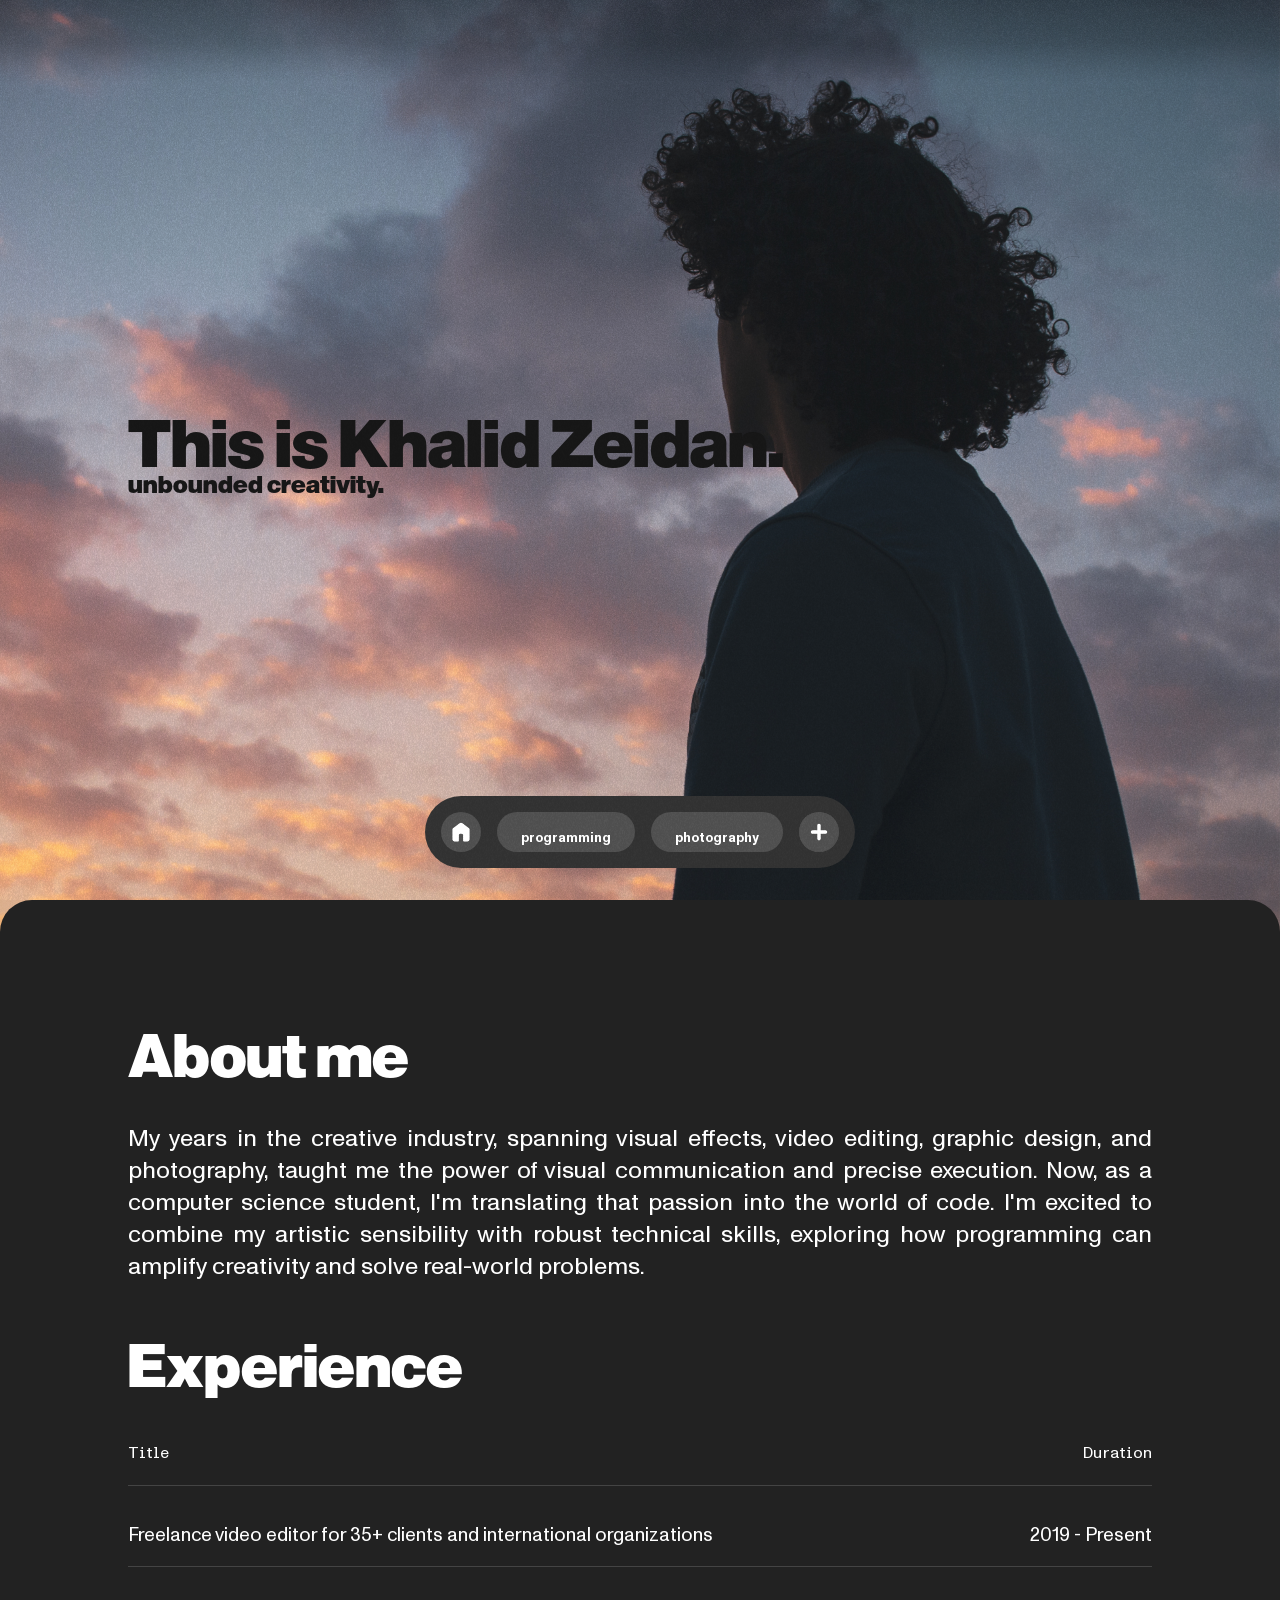
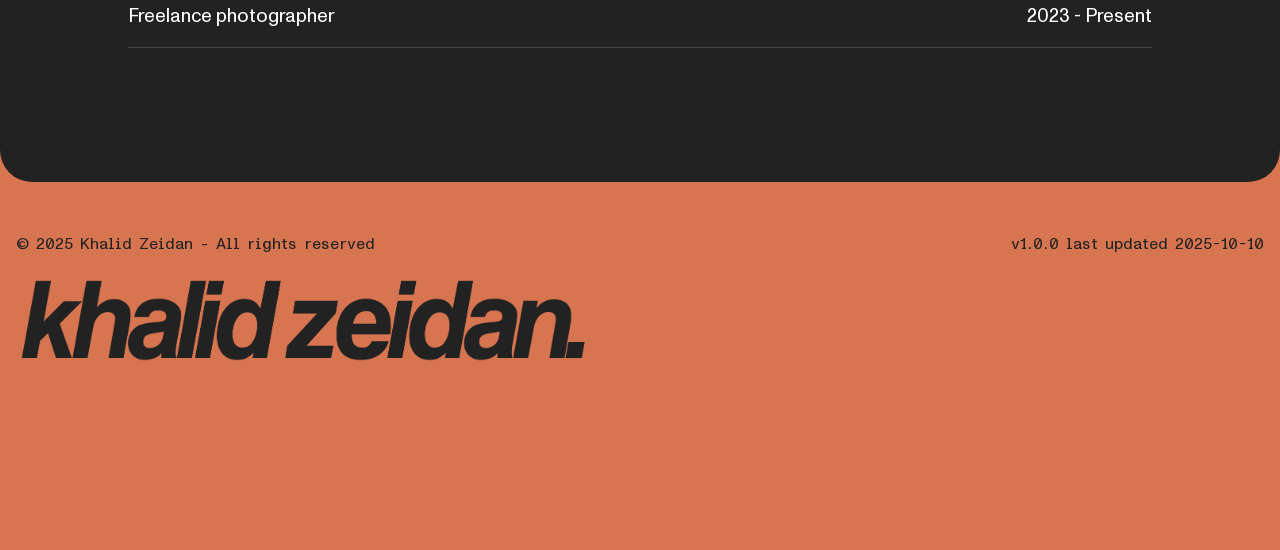
==== commit 5b772b5e: "update" ====
--- a/index.html
+++ b/index.html
@@ -31,10 +31,7 @@
         <h2 class="MainBodyText">My years in the creative industry, spanning visual effects, video editing, graphic design, and photography, taught me the power of visual communication and precise execution. Now, as a computer science student, I'm translating that passion into the world of code. I'm excited to combine my artistic sensibility with robust technical skills, exploring how programming can amplify creativity and solve real-world problems.</h2>
     </hgroup>
 
-
-
     <div class="ExperienceContainer">
-        
         <label for="Experience"><h1 class="MainBodyText">Experience</h1></label>
         <ul>
             <div class="ExperienceGrid">
@@ -59,16 +56,6 @@
             <hr>
 
         </ul>
-
-        <section class="LanguagesGrid">
-            <div class="LanguageCont"><h2 class="LanguageText">C++</h2></div>
-            <div class="LanguageCont"><h2 class="LanguageText">C#</h2></div>
-            <div class="LanguageCont"><h2 class="LanguageText">Java</h2></div>
-            <div class="LanguageCont"><h2 class="LanguageText">Python</h2></div>
-            <div class="LanguageCont"><h2 class="LanguageText">HTML</h2></div>
-            <div class="LanguageCont"><h2 class="LanguageText">CSS</h2></div>
-            <div class="LanguageCont"><h2 class="LanguageText">JavaScript</h2></div>
-        </section>
     </div>
 </main>
 
--- a/Home.css
+++ b/Home.css
@@ -29,28 +29,4 @@
     font-style: normal;
     font-size: 1rem;
     line-height: 2rem;
-}
-
-/* Languages Section */
-.LanguagesGrid {
-    display: flex;
-    flex-wrap: wrap;
-    gap: 0.5em;
-    margin-top: 3rem;
-}
-
-.LanguageCont {
-    background-color: var(--color-bg-button);
-    border-radius: 2rem;
-}
-
-.LanguageText {
-    font-family: var(--font-secondary);
-    font-weight: bold;
-    font-style: normal;
-    color: var(--color-text-light);
-    font-size: small;
-    margin: 0;
-    padding: 0 1.5rem;
-    line-height: 2.5rem;
 }
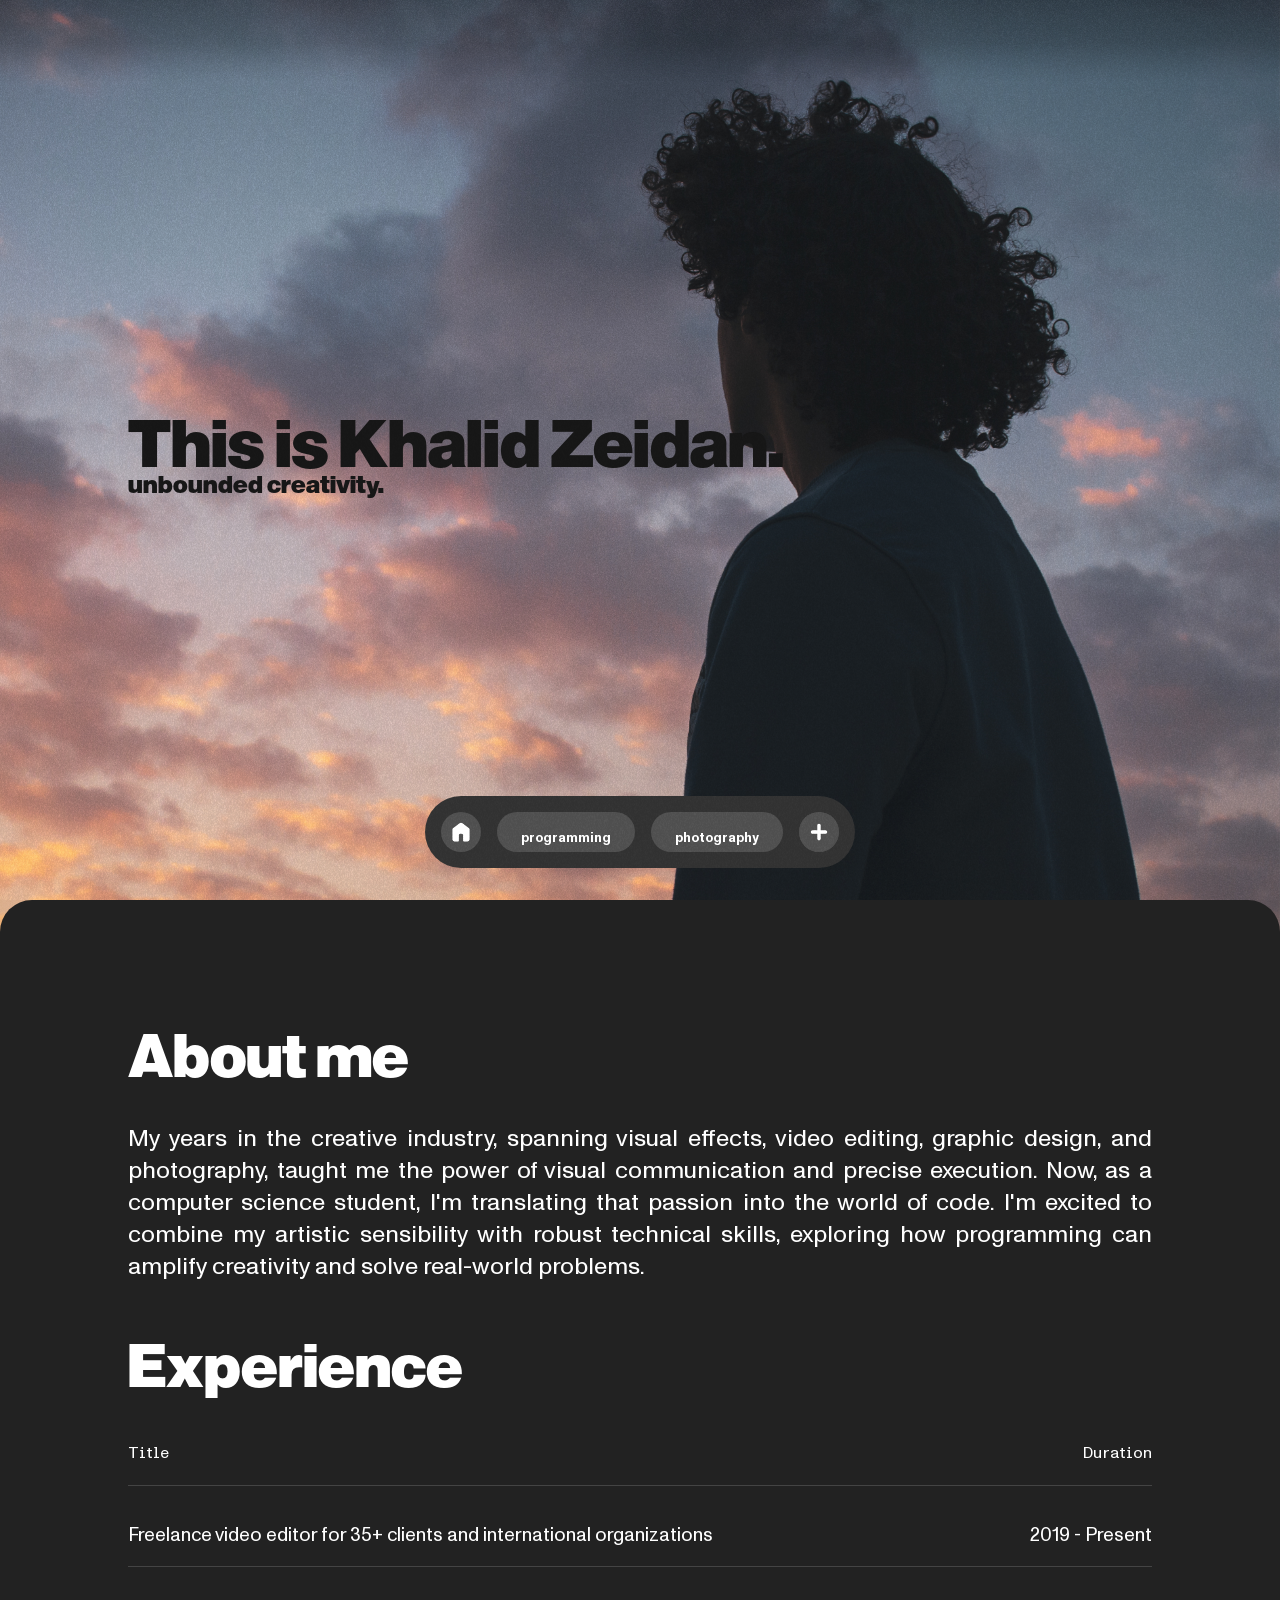
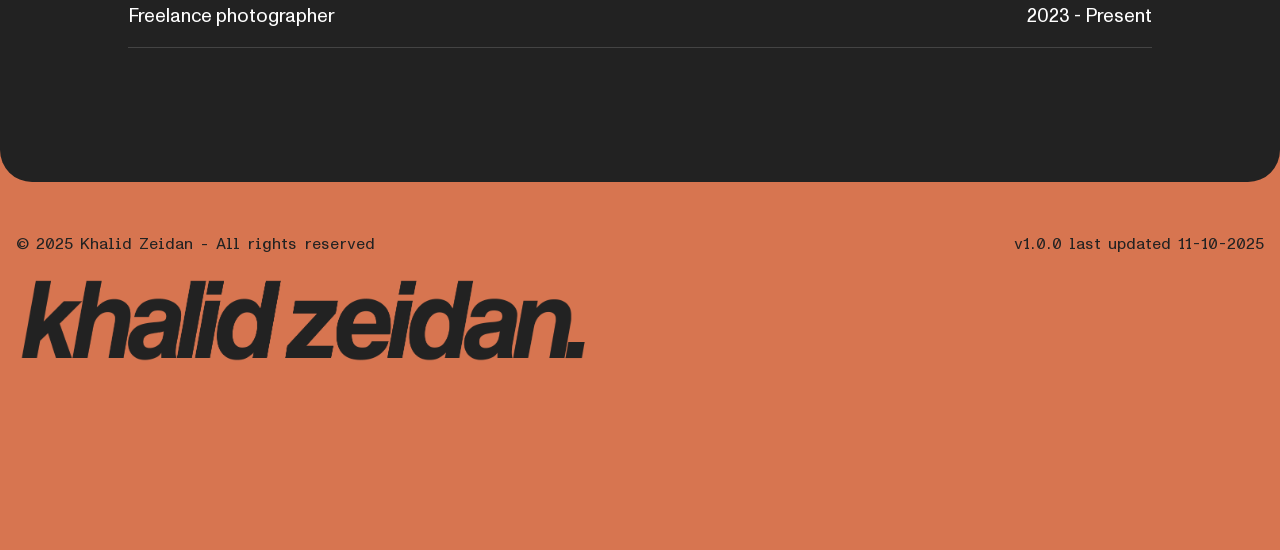
==== commit 29d99433: "update to the mobile version (still needs work)" ====
--- a/index.html
+++ b/index.html
@@ -2,6 +2,7 @@
 <html>
 <head>
     <meta charset="UTF-8" />
+    <meta name="viewport" content="width=device-width, initial-scale=1">
     <title>Khalid Zeidan</title>
     <link rel="icon" type="image/png" href="images/icon.png">
     <link rel="stylesheet" href="root.css">
--- a/root.css
+++ b/root.css
@@ -306,7 +306,24 @@
 }
 
 .footerIMG {
+    user-select: none;
     width: 45%;
     margin-top: 1em;
     margin-left: 1em;
+}
+
+
+@media screen and (max-width: 768px) {
+    .MainBody{
+        padding-top: 5rem;
+        padding-left: 1rem;
+        padding-right: 1rem;
+    }
+
+    .footerIMG {
+        display: block;
+        margin-left: auto;
+        margin-right: auto;
+        width: 85vw;
+    }
 }
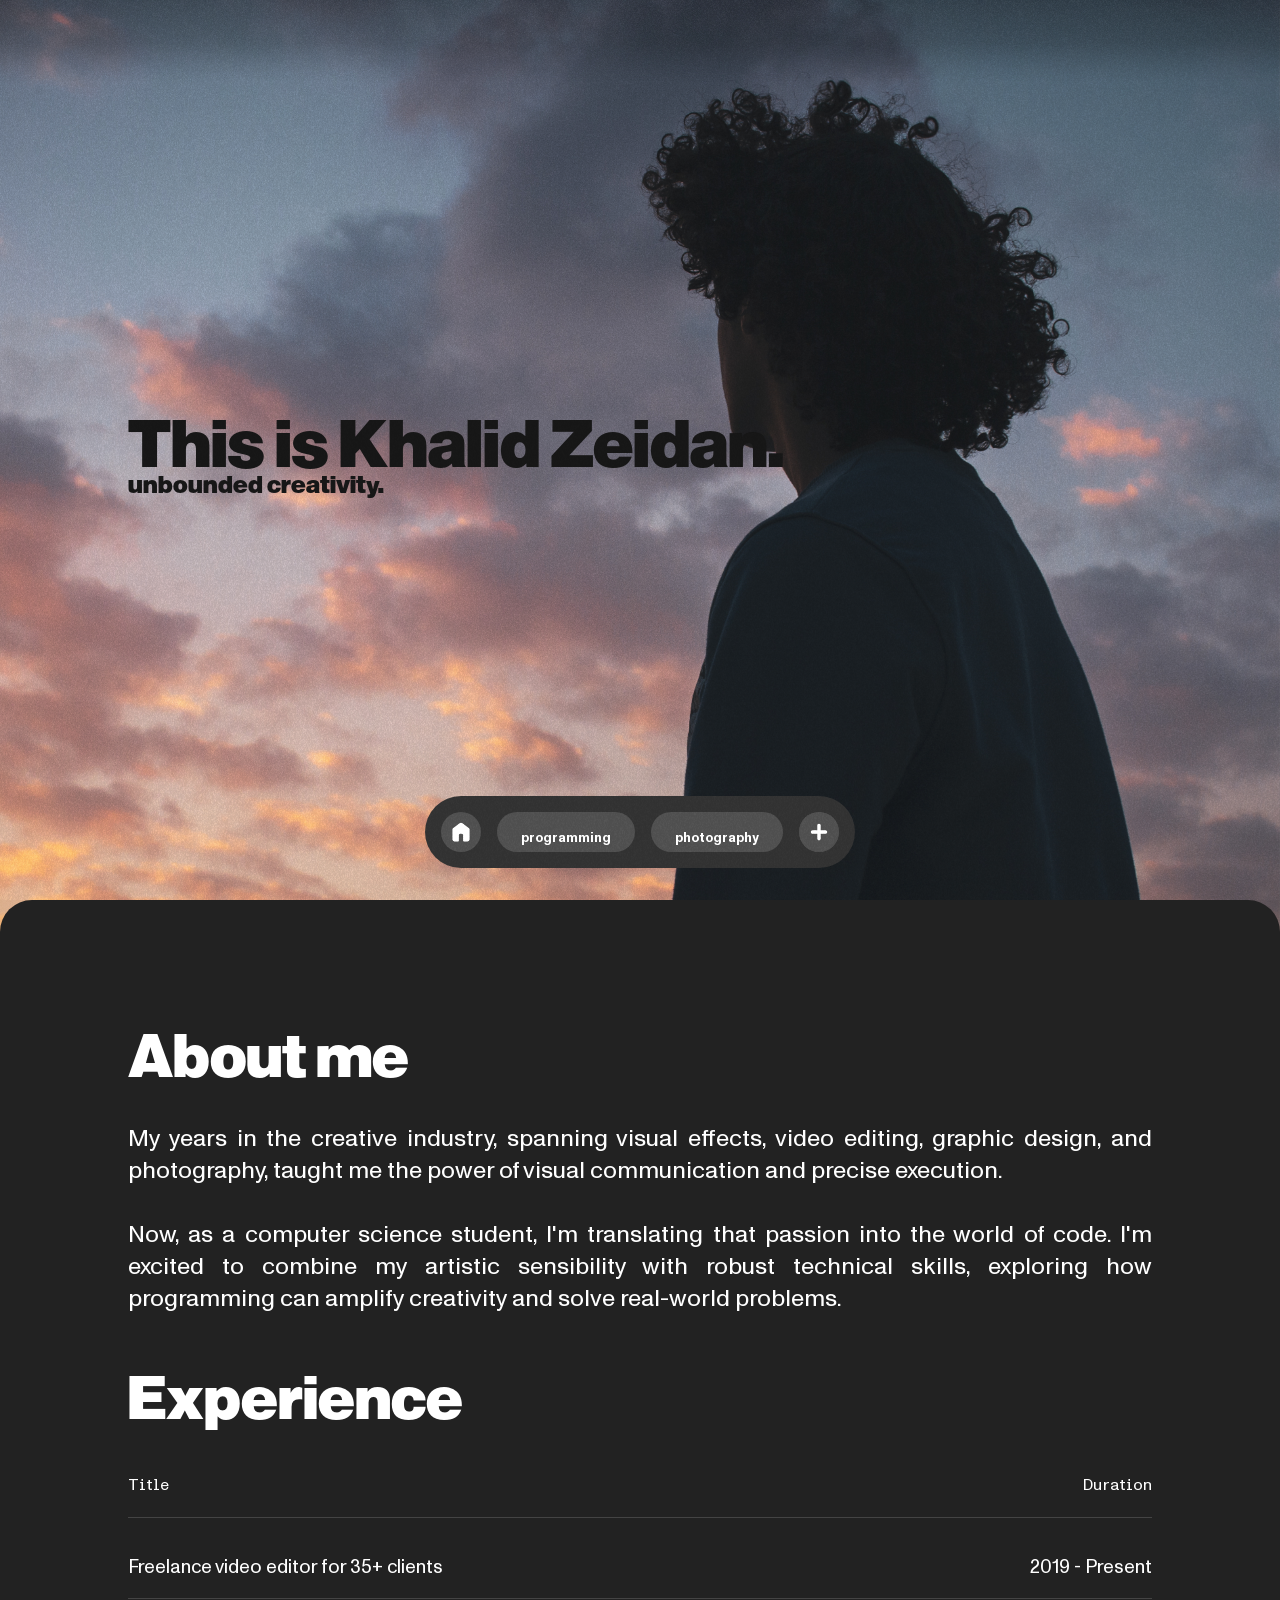
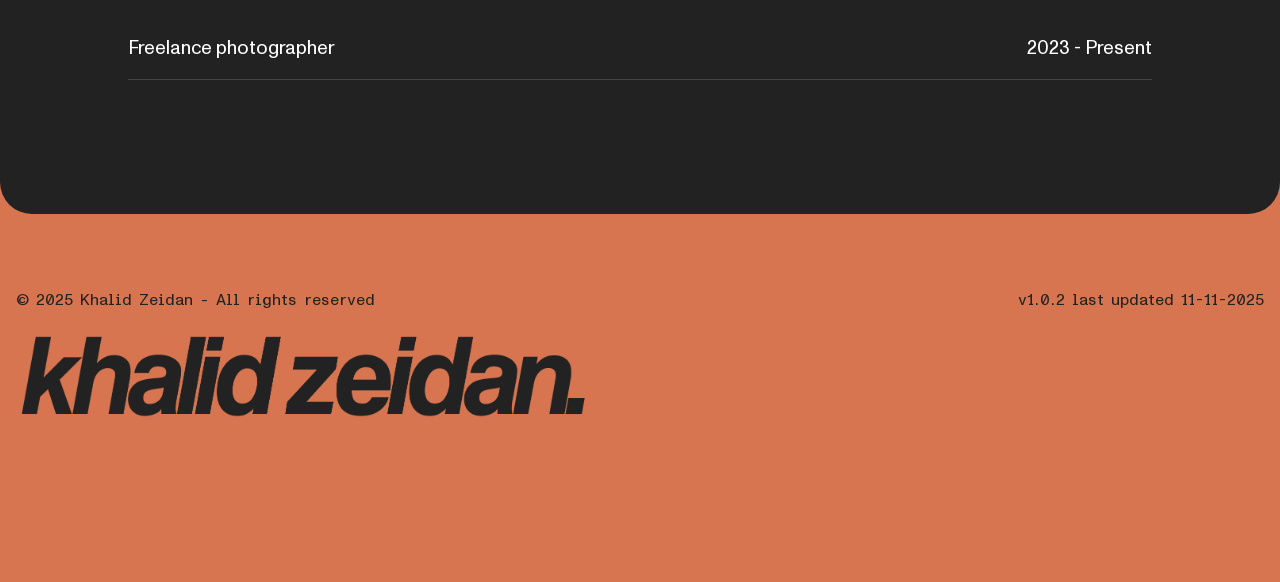
==== commit 19ba3440: "updated mobile sizing" ====
--- a/index.html
+++ b/index.html
@@ -29,7 +29,7 @@
 <main class="MainBody">
     <hgroup class="MainTextBox">
         <h1 class="MainBodyText">About me</h1>
-        <h2 class="MainBodyText">My years in the creative industry, spanning visual effects, video editing, graphic design, and photography, taught me the power of visual communication and precise execution. Now, as a computer science student, I'm translating that passion into the world of code. I'm excited to combine my artistic sensibility with robust technical skills, exploring how programming can amplify creativity and solve real-world problems.</h2>
+        <h2 class="MainBodyText">My years in the creative industry, spanning visual effects, video editing, graphic design, and photography, taught me the power of visual communication and precise execution.<br><br> Now, as a computer science student, I'm translating that passion into the world of code. I'm excited to combine my artistic sensibility with robust technical skills, exploring how programming can amplify creativity and solve real-world problems.</h2>
     </hgroup>
 
     <div class="ExperienceContainer">
@@ -43,7 +43,7 @@
             <hr>
             <!--video editor-->
             <div class="ExperienceGrid">
-                <div><h2 class="MainBodyText Experience">Freelance video editor for 35+ clients and international organizations</h2></div>
+                <div><h2 class="MainBodyText Experience">Freelance video editor for 35+ clients</h2></div>
                 <div class="ExperienceGrid Experience"><h2 class="MainBodyText Experience">2019 - Present</h2></div>
             </div>
 
--- a/root.css
+++ b/root.css
@@ -293,7 +293,7 @@
 }
 
 p.Footer {
-    margin-top: 4em;
+    margin-top: 5.5em;
     margin-left: 1em;
     margin-right: 1em;
     
@@ -314,6 +314,19 @@
 
 
 @media screen and (max-width: 768px) {
+    .FrontTextBox .Front {
+        font-size: 12vw;
+        margin-bottom: -1vw;
+    }
+    .FrontTextBox h2.Front {
+        font-size: 5vw;
+    }
+
+    .MainTextBox h2 {
+        font-size: 5vw;
+        line-height: 6vw;
+    }
+
     .MainBody{
         padding-top: 5rem;
         padding-left: 1rem;
@@ -326,4 +339,10 @@
         margin-right: auto;
         width: 85vw;
     }
+
+    .Footer {
+        margin-top: -2.5rem;
+        font-size: 2.25vw;
+        height: 65vw;
+    }
 }
--- a/Home.css
+++ b/Home.css
@@ -29,4 +29,11 @@
     font-style: normal;
     font-size: 1rem;
     line-height: 2rem;
+}
+
+@media screen and (max-width: 768px) {
+    .ExperienceGrid h2.Experience {
+        font-size: 3.75vw;
+        line-height: 2rem;
+    }
 }
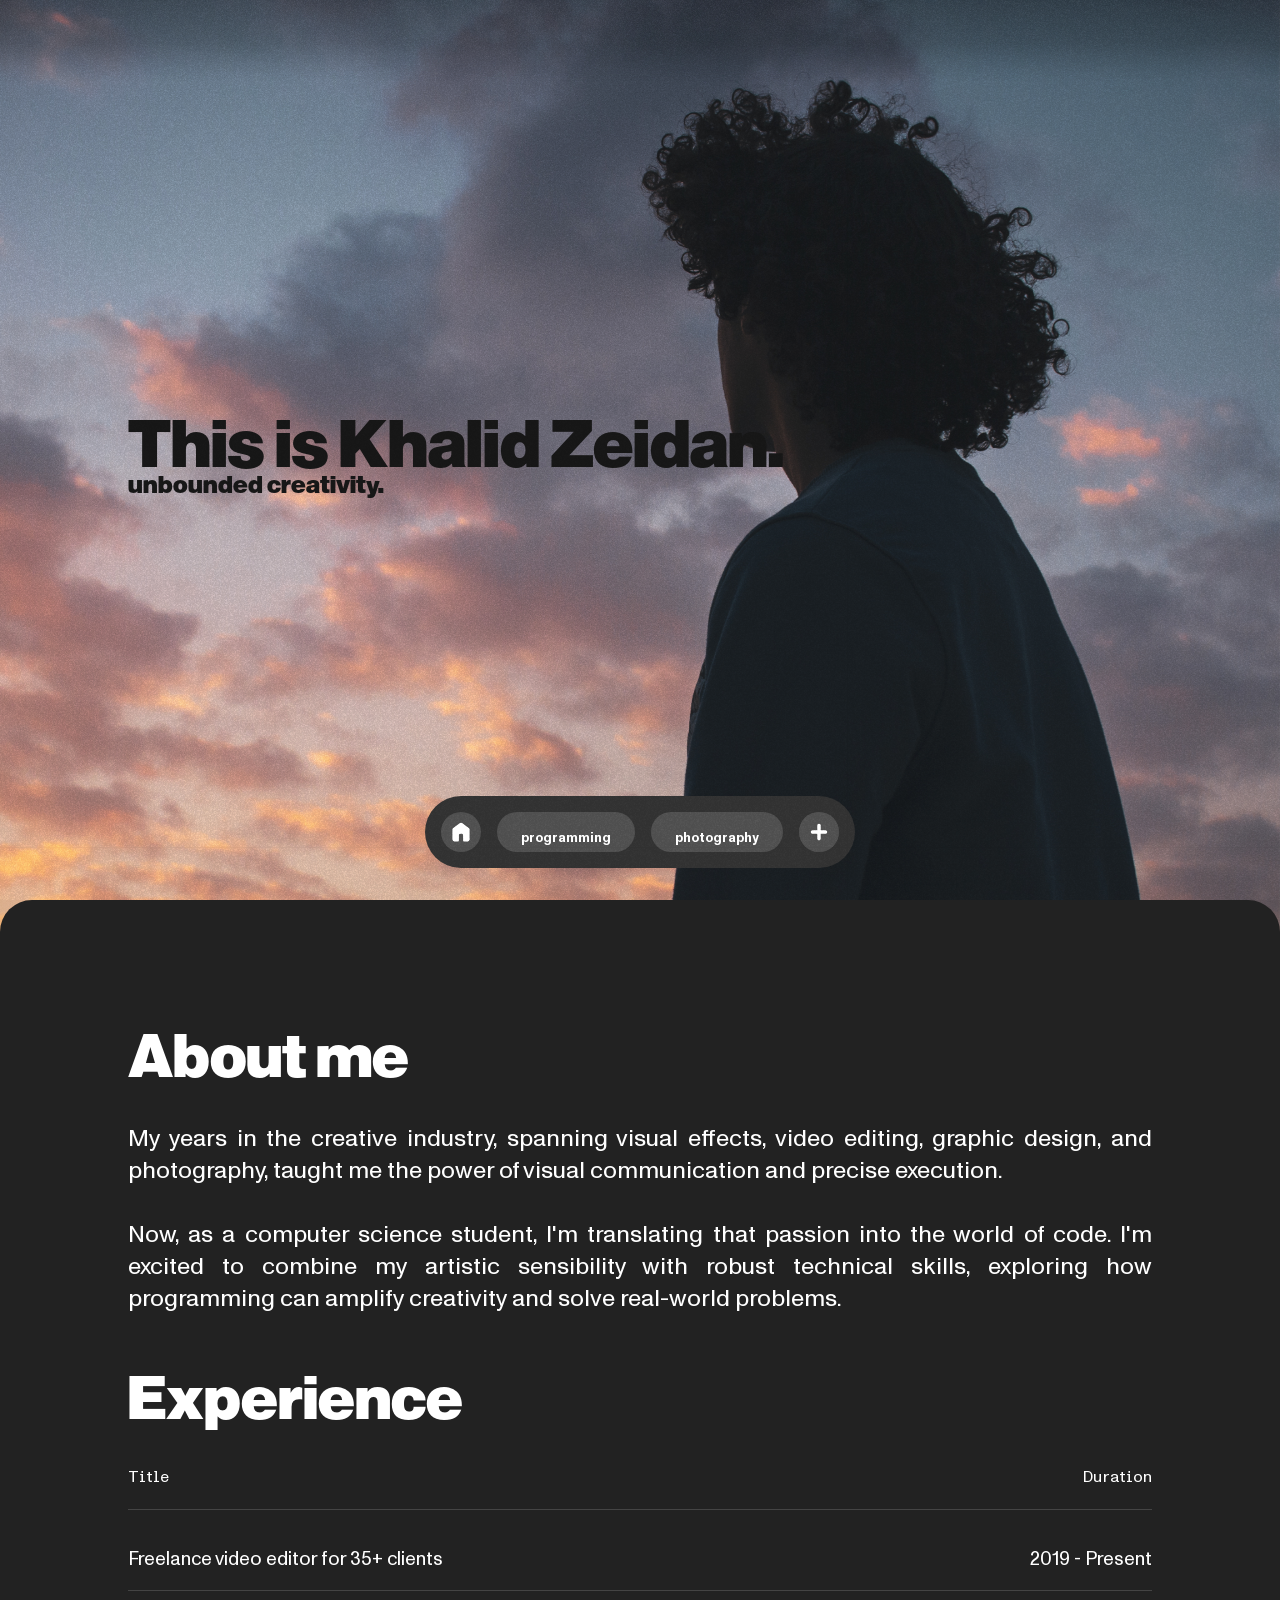
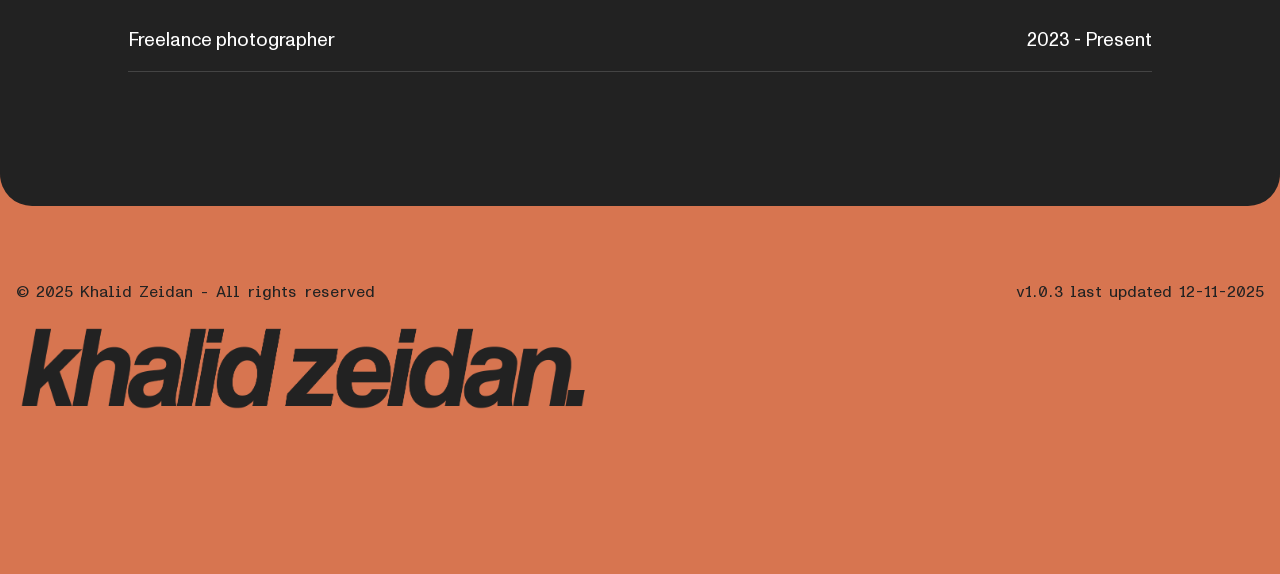
==== commit cc3ed187: "more adjustments to sizing" ====
--- a/index.html
+++ b/index.html
@@ -28,30 +28,30 @@
 
 <main class="MainBody">
     <hgroup class="MainTextBox">
-        <h1 class="MainBodyText">About me</h1>
-        <h2 class="MainBodyText">My years in the creative industry, spanning visual effects, video editing, graphic design, and photography, taught me the power of visual communication and precise execution.<br><br> Now, as a computer science student, I'm translating that passion into the world of code. I'm excited to combine my artistic sensibility with robust technical skills, exploring how programming can amplify creativity and solve real-world problems.</h2>
+        <h1 class="">About me</h1>
+        <h2 class="">My years in the creative industry, spanning visual effects, video editing, graphic design, and photography, taught me the power of visual communication and precise execution.<br><br> Now, as a computer science student, I'm translating that passion into the world of code. I'm excited to combine my artistic sensibility with robust technical skills, exploring how programming can amplify creativity and solve real-world problems.</h2>
     </hgroup>
 
     <div class="ExperienceContainer">
-        <label for="Experience"><h1 class="MainBodyText">Experience</h1></label>
+        <label for="Experience" class="MainTextBox"><h1 class="">Experience</h1></label>
         <ul>
             <div class="ExperienceGrid">
-                <div><h2 class="MainBodyText GridInfo">Title</h2></div>
-                <div class="ExperienceGrid Experience"><h2 class="MainBodyText GridInfo">Duration</h2></div>
+                <div><h2 class="GridInfo">Title</h2></div>
+                <div class="ExperienceGrid Experience"><h2 class="GridInfo">Duration</h2></div>
             </div>
 
             <hr>
             <!--video editor-->
             <div class="ExperienceGrid">
-                <div><h2 class="MainBodyText Experience">Freelance video editor for 35+ clients</h2></div>
-                <div class="ExperienceGrid Experience"><h2 class="MainBodyText Experience">2019 - Present</h2></div>
+                <div><h2 class="Experience">Freelance video editor for 35+ clients</h2></div>
+                <div class="ExperienceGrid Experience"><h2 class="Experience">2019 - Present</h2></div>
             </div>
 
             <hr>
             <!--photographer-->
             <div class="ExperienceGrid">
-                <div><h2 class="MainBodyText Experience">Freelance photographer</h2></div>
-                <div class="ExperienceGrid Experience"><h2 class="MainBodyText Experience">2023 - Present</h2></div>
+                <div><h2 class="Experience">Freelance photographer</h2></div>
+                <div class="ExperienceGrid Experience"><h2 class="Experience">2023 - Present</h2></div>
             </div>
 
             <hr>
--- a/root.css
+++ b/root.css
@@ -65,8 +65,8 @@
     inset: 0;
     mix-blend-mode: color-dodge;
     opacity: 0.65;
-    height: 100vh;
-    width: 100%;
+    height: 100%;
+    width: auto;
     animation: shake 0.5s steps(3) infinite;
     pointer-events: none;
     z-index: 1000;
@@ -258,6 +258,7 @@
 }
 
 .MainTextBox {
+    color: var(--color-text-light);
     margin-bottom: 6.5%;
 }
 
@@ -314,6 +315,13 @@
 
 
 @media screen and (max-width: 768px) {
+    .NavIconCont.more{
+        display: none;
+    }
+    #MenuLinks.openMenu{
+        display: none;
+    }
+
     .FrontTextBox .Front {
         font-size: 12vw;
         margin-bottom: -1vw;
@@ -321,11 +329,25 @@
     .FrontTextBox h2.Front {
         font-size: 5vw;
     }
+    
+    .MainTextBox h1 {
+        line-height: 2rem;
+    }
+
+
+    .MainTextBox h1 {
+        font-size: 4rem;
+    }
 
     .MainTextBox h2 {
-        font-size: 5vw;
-        line-height: 6vw;
-    }
+        font-size: 1.25rem;
+    }
+
+    .MainBody{
+        padding-top: 5rem;
+        padding-left: 1rem;
+        padding-right: 1rem;
+    } 
 
     .MainBody{
         padding-top: 5rem;
--- a/Home.css
+++ b/Home.css
@@ -3,10 +3,10 @@
     margin-bottom: 5%;
 }
 
-.ExperienceContainer h1 {
+/* .ExperienceContainer h1 {
     font-size: 4rem;
     margin-bottom: 1.5rem;
-}
+} */
 
 .ExperienceGrid {
     display: flex;
